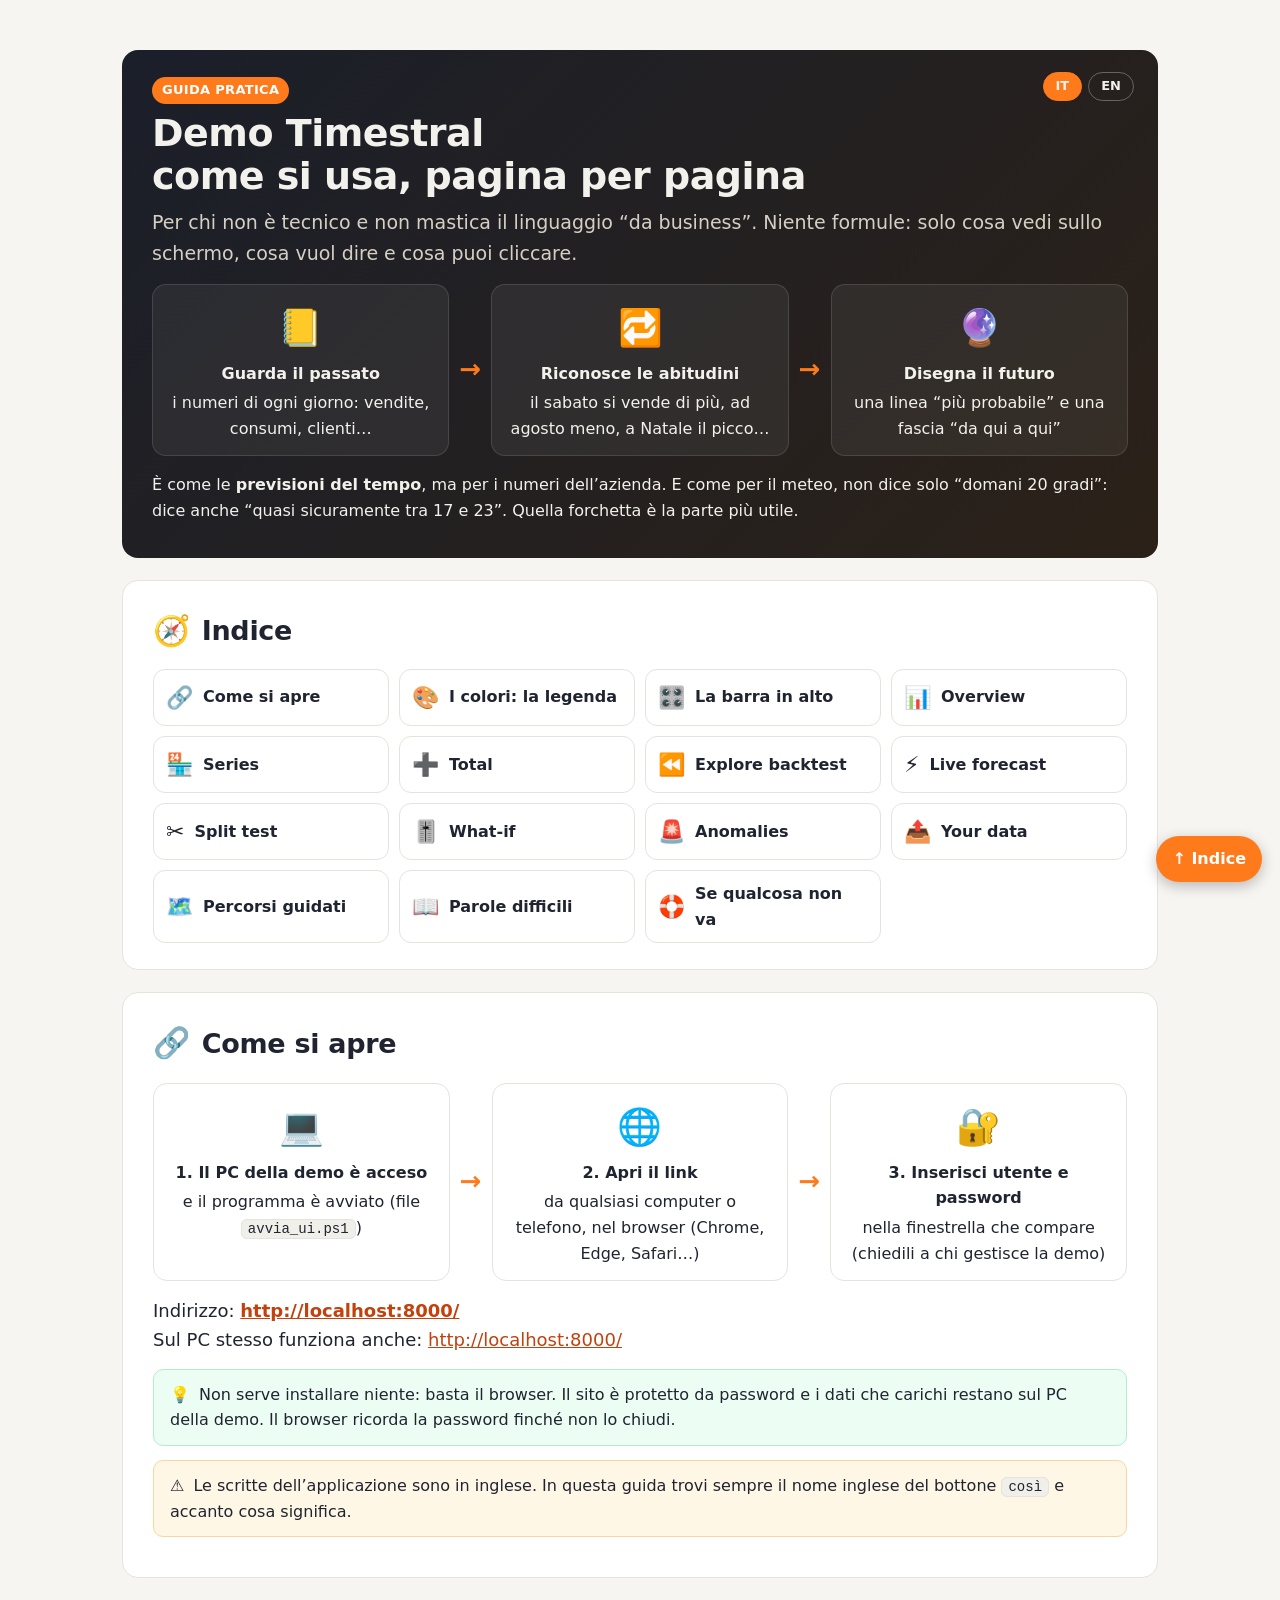
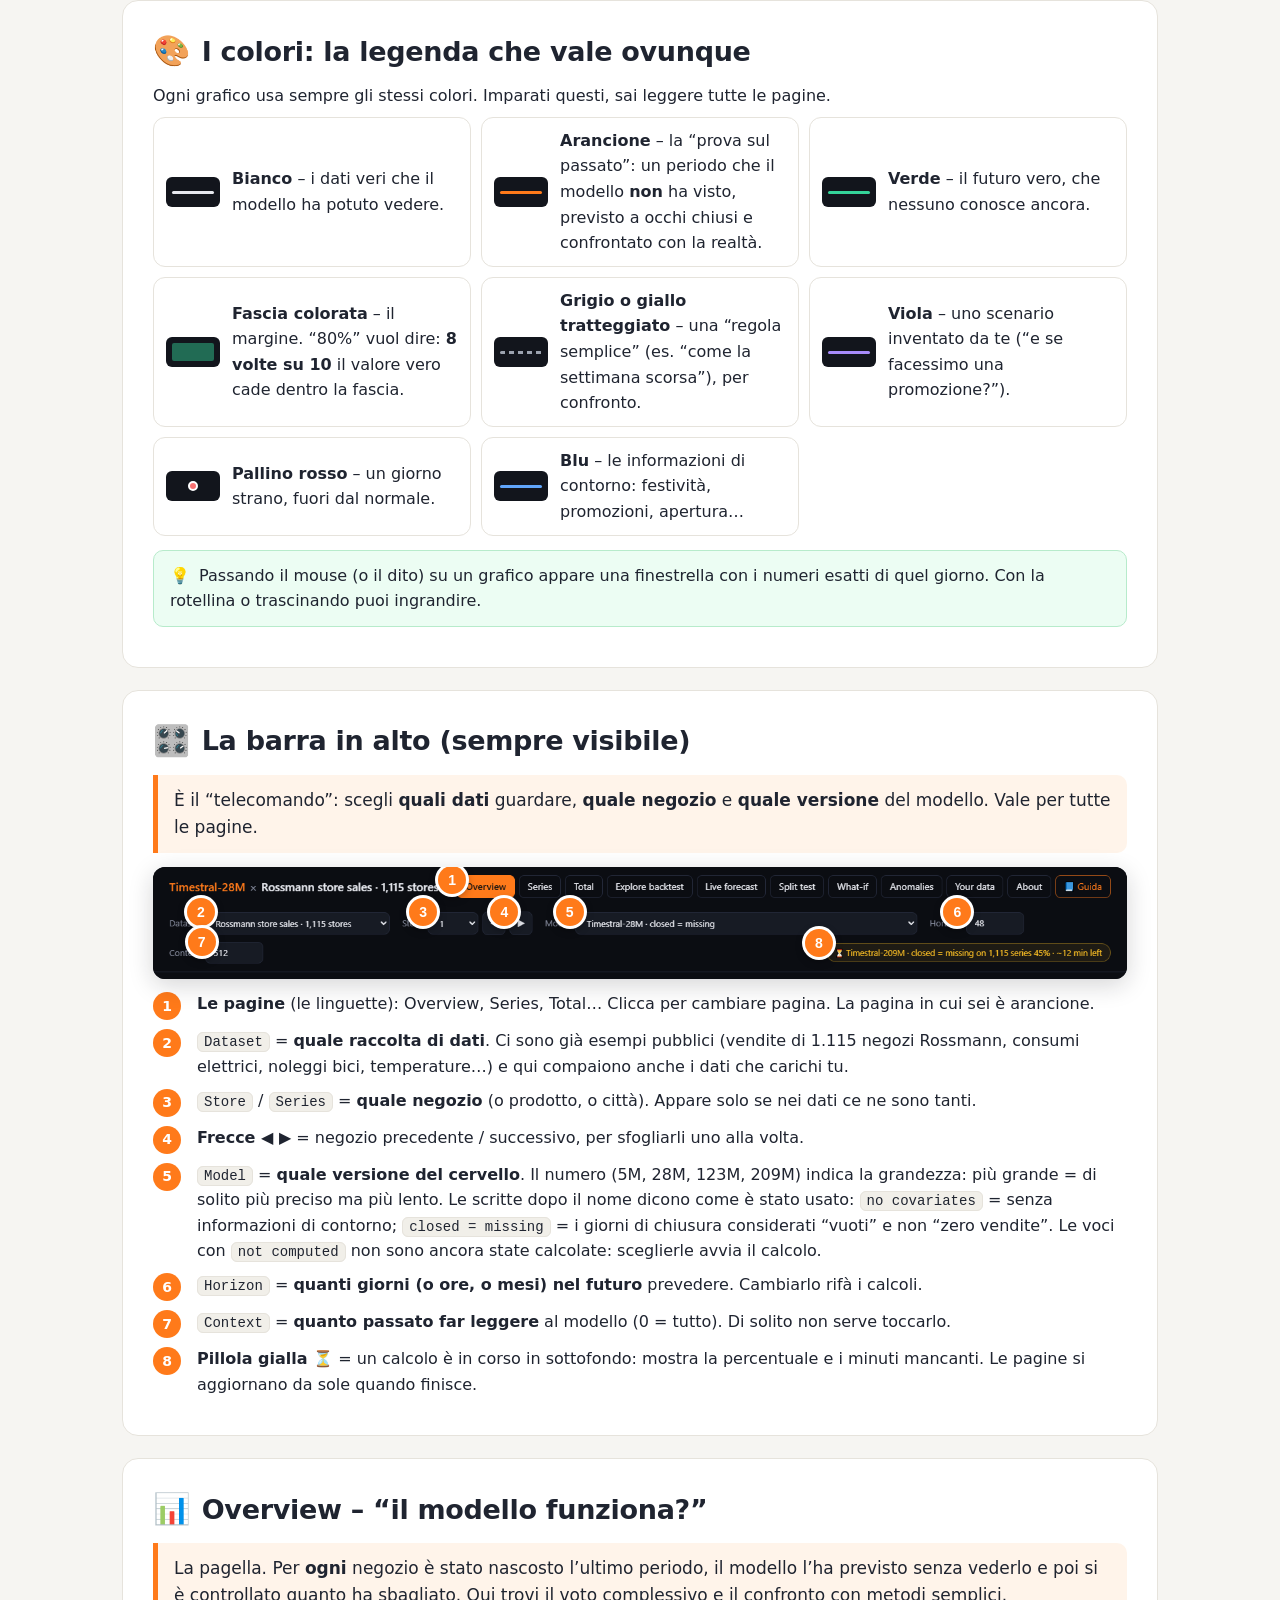
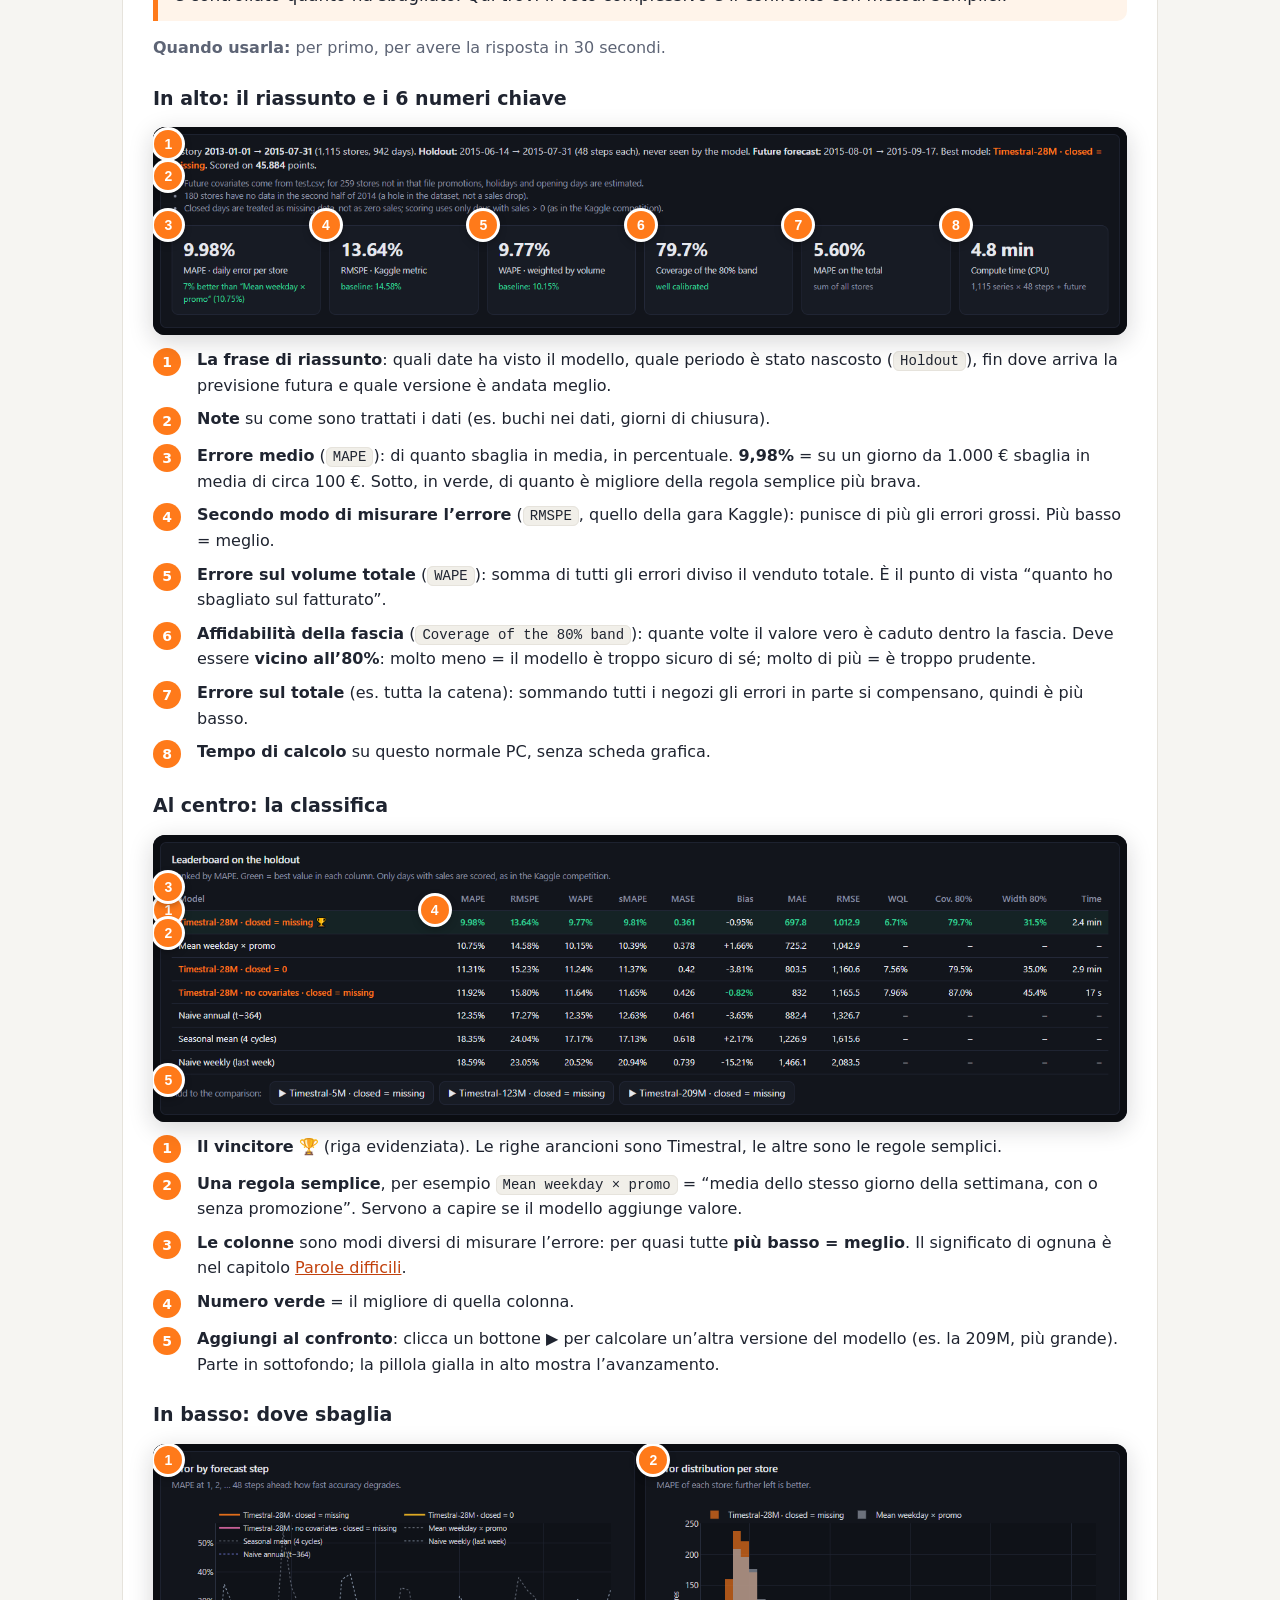
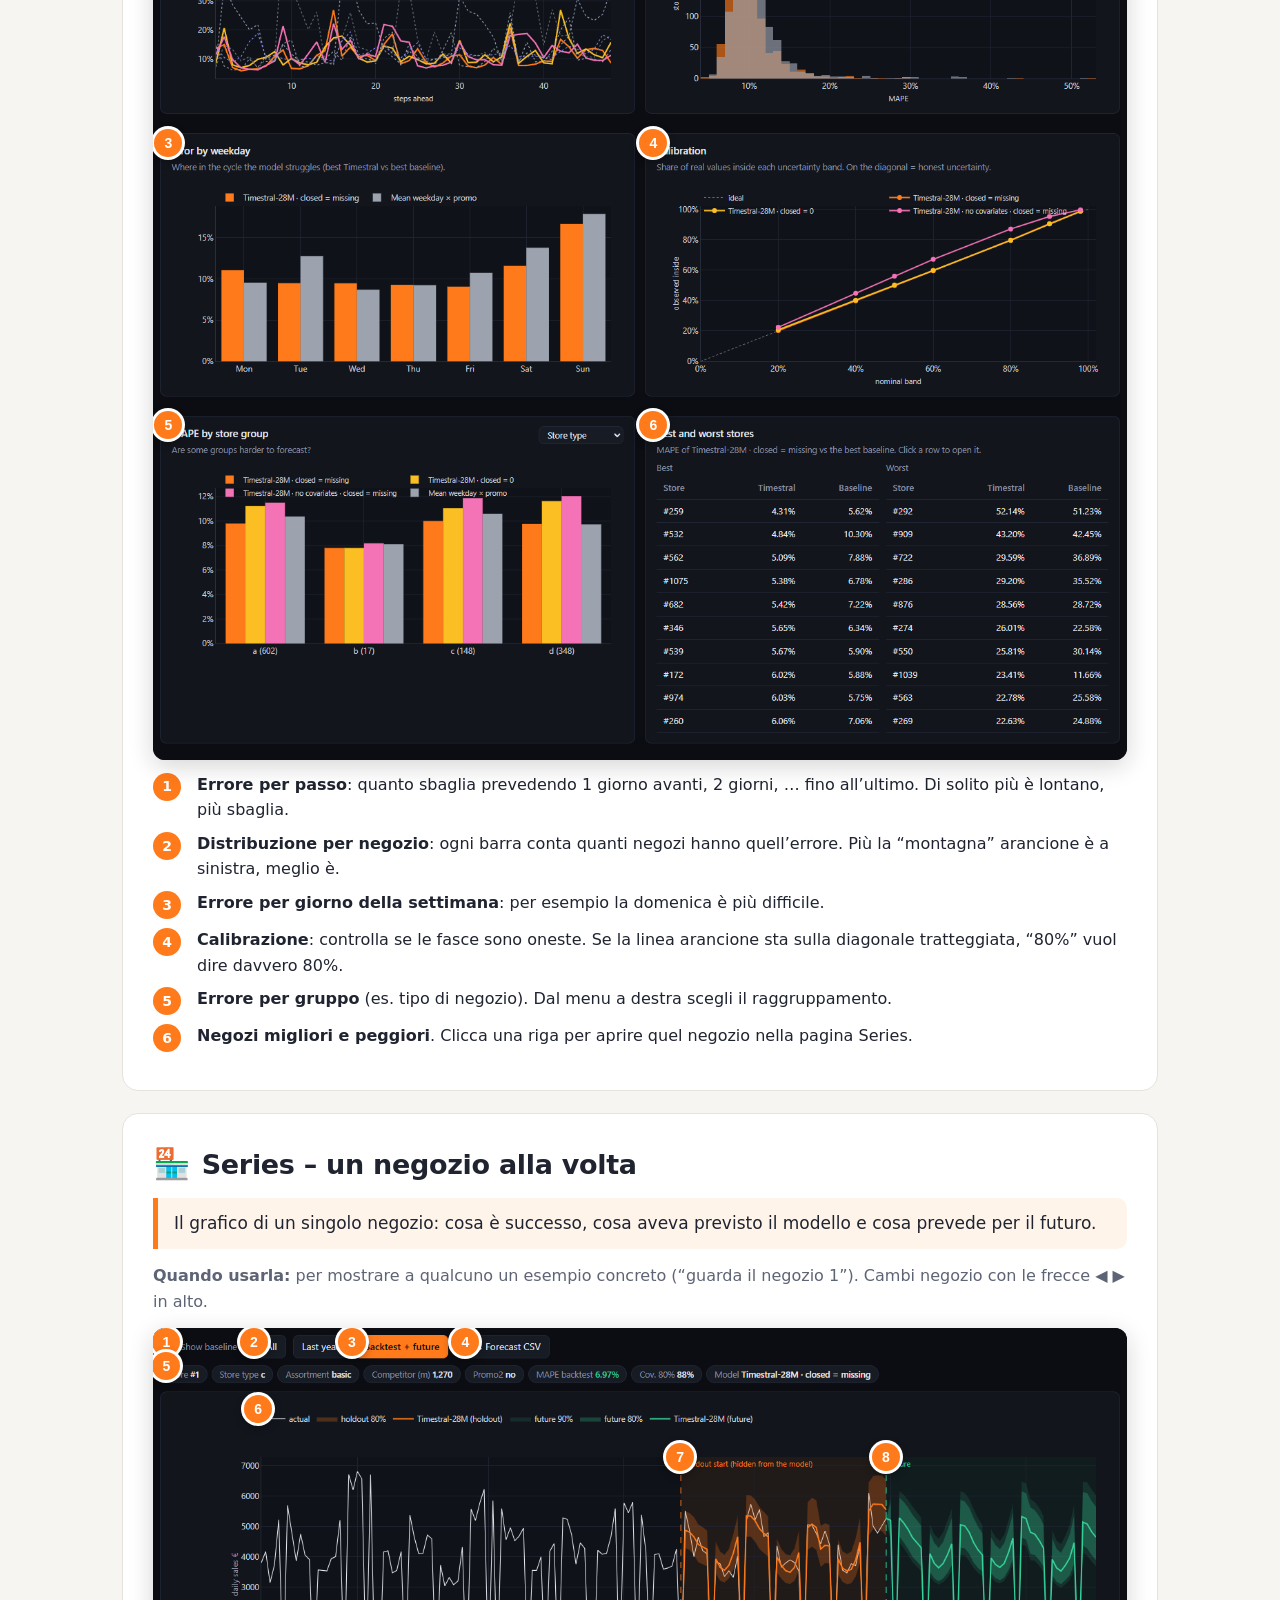
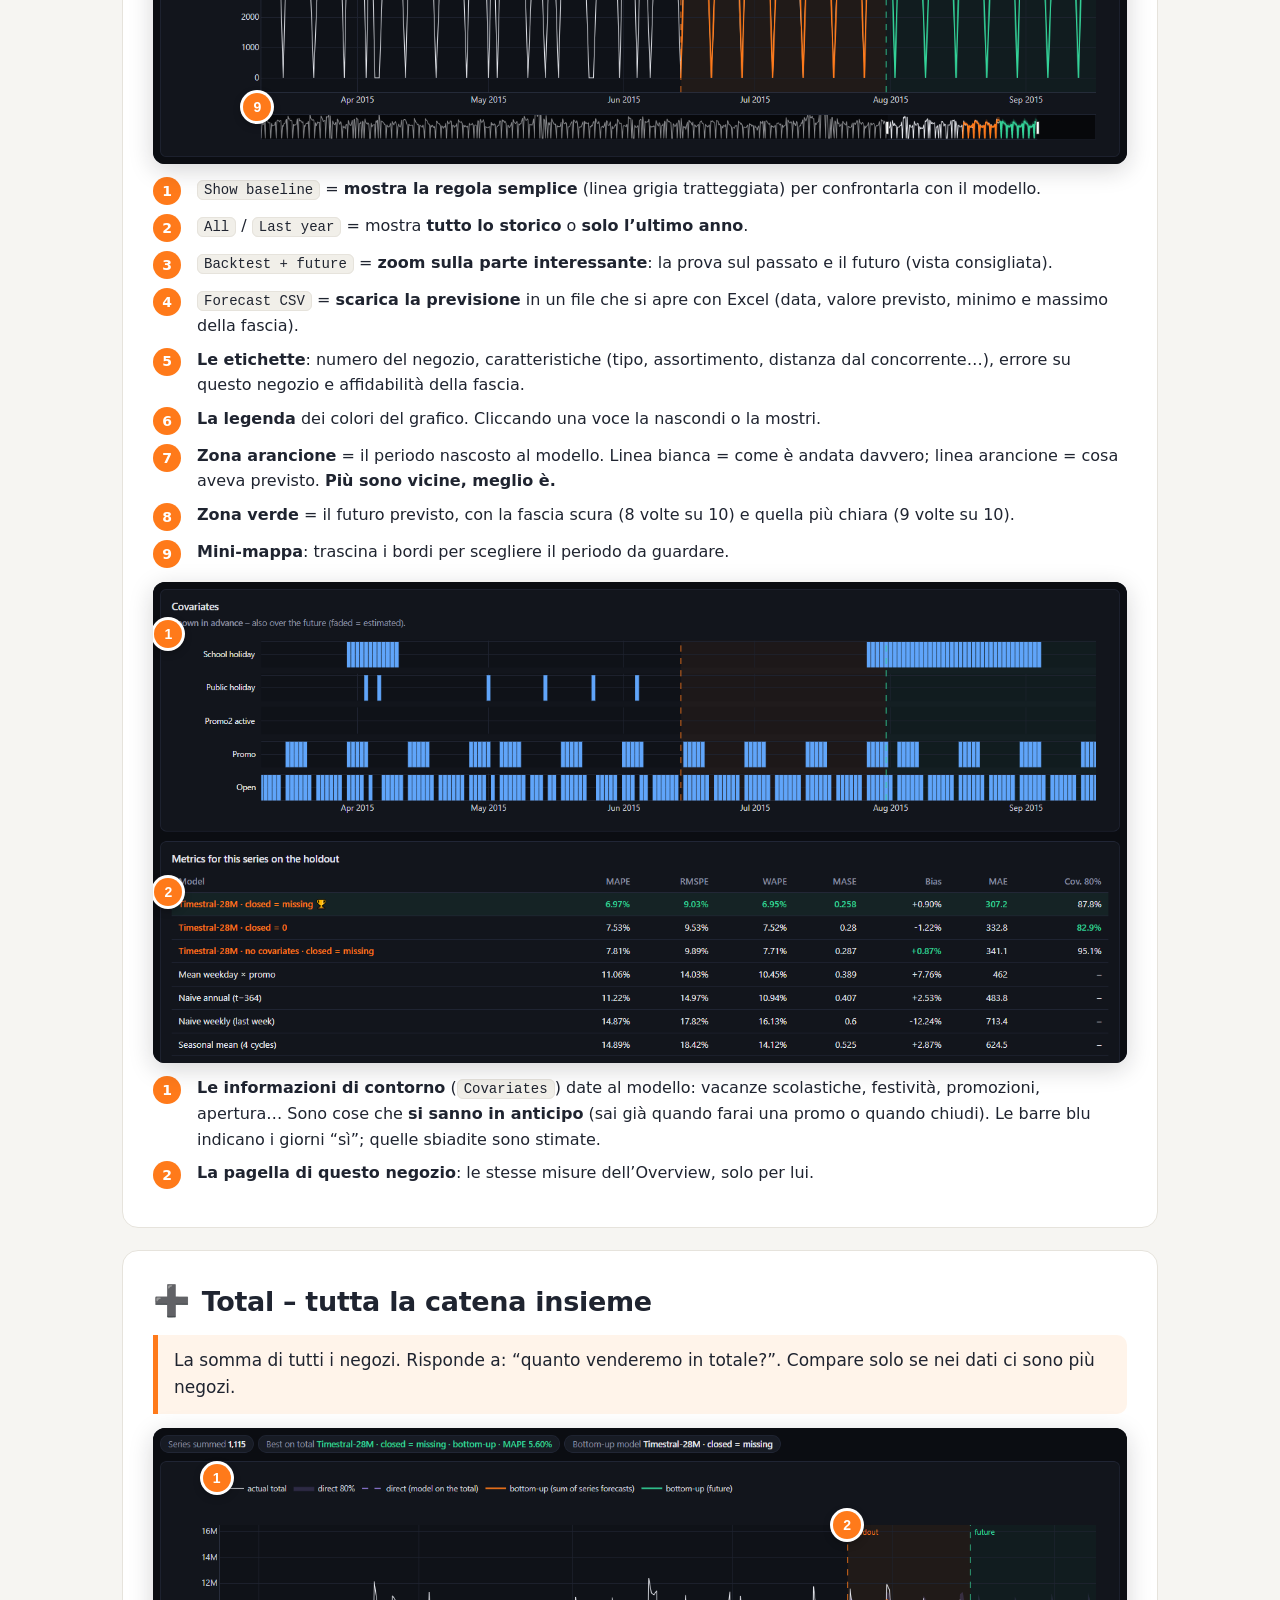
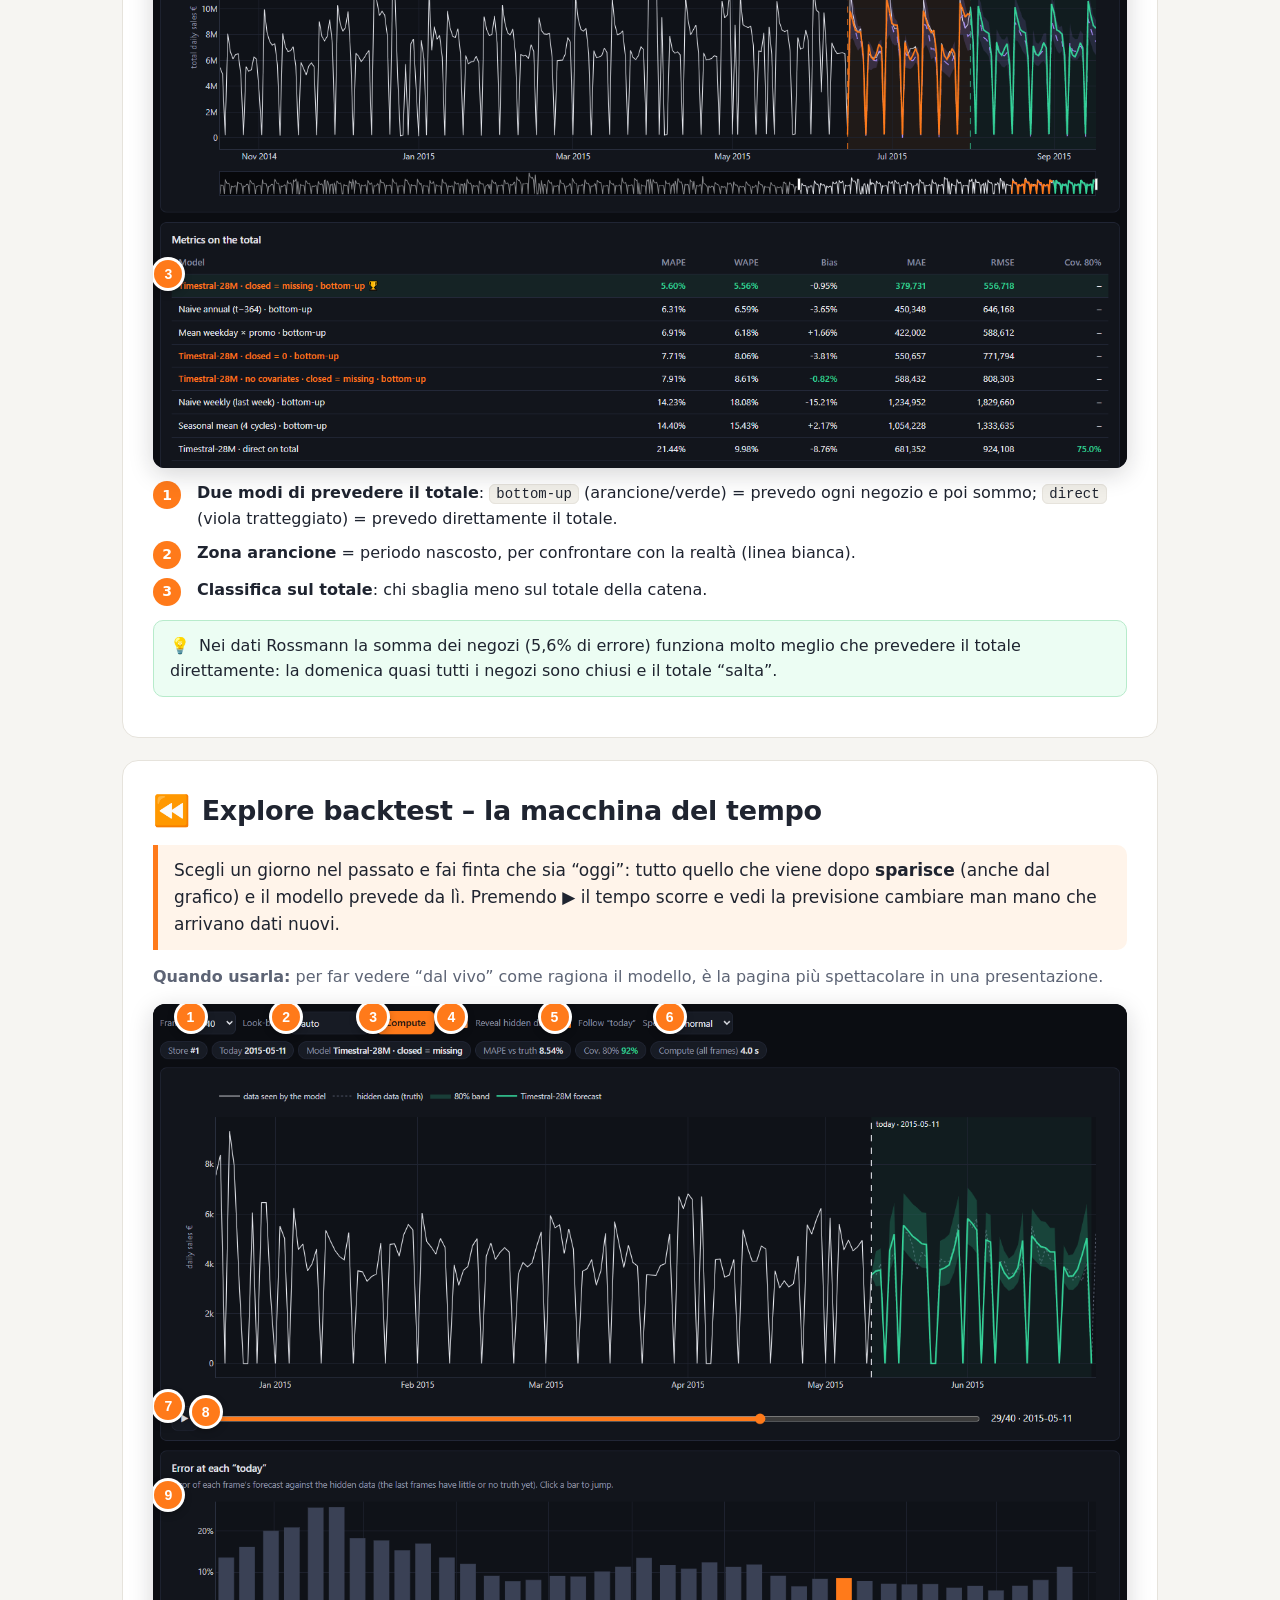
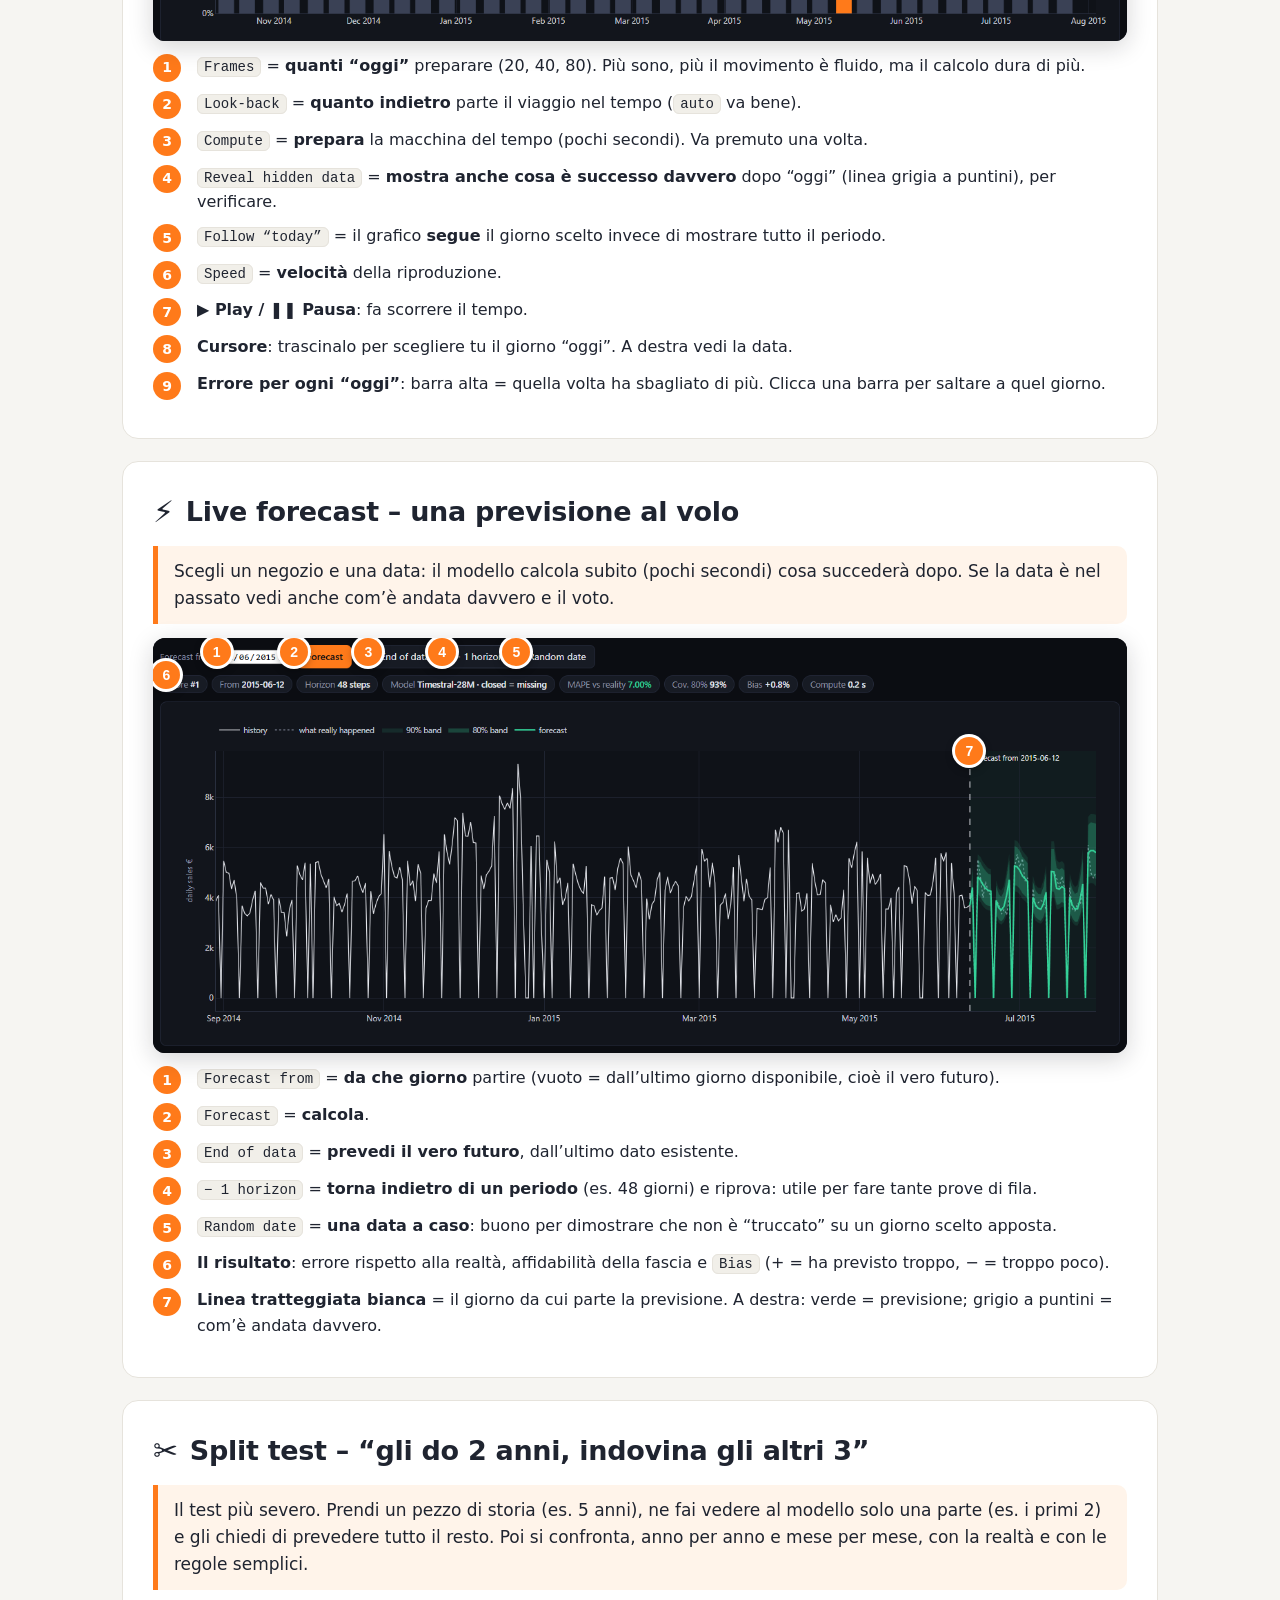
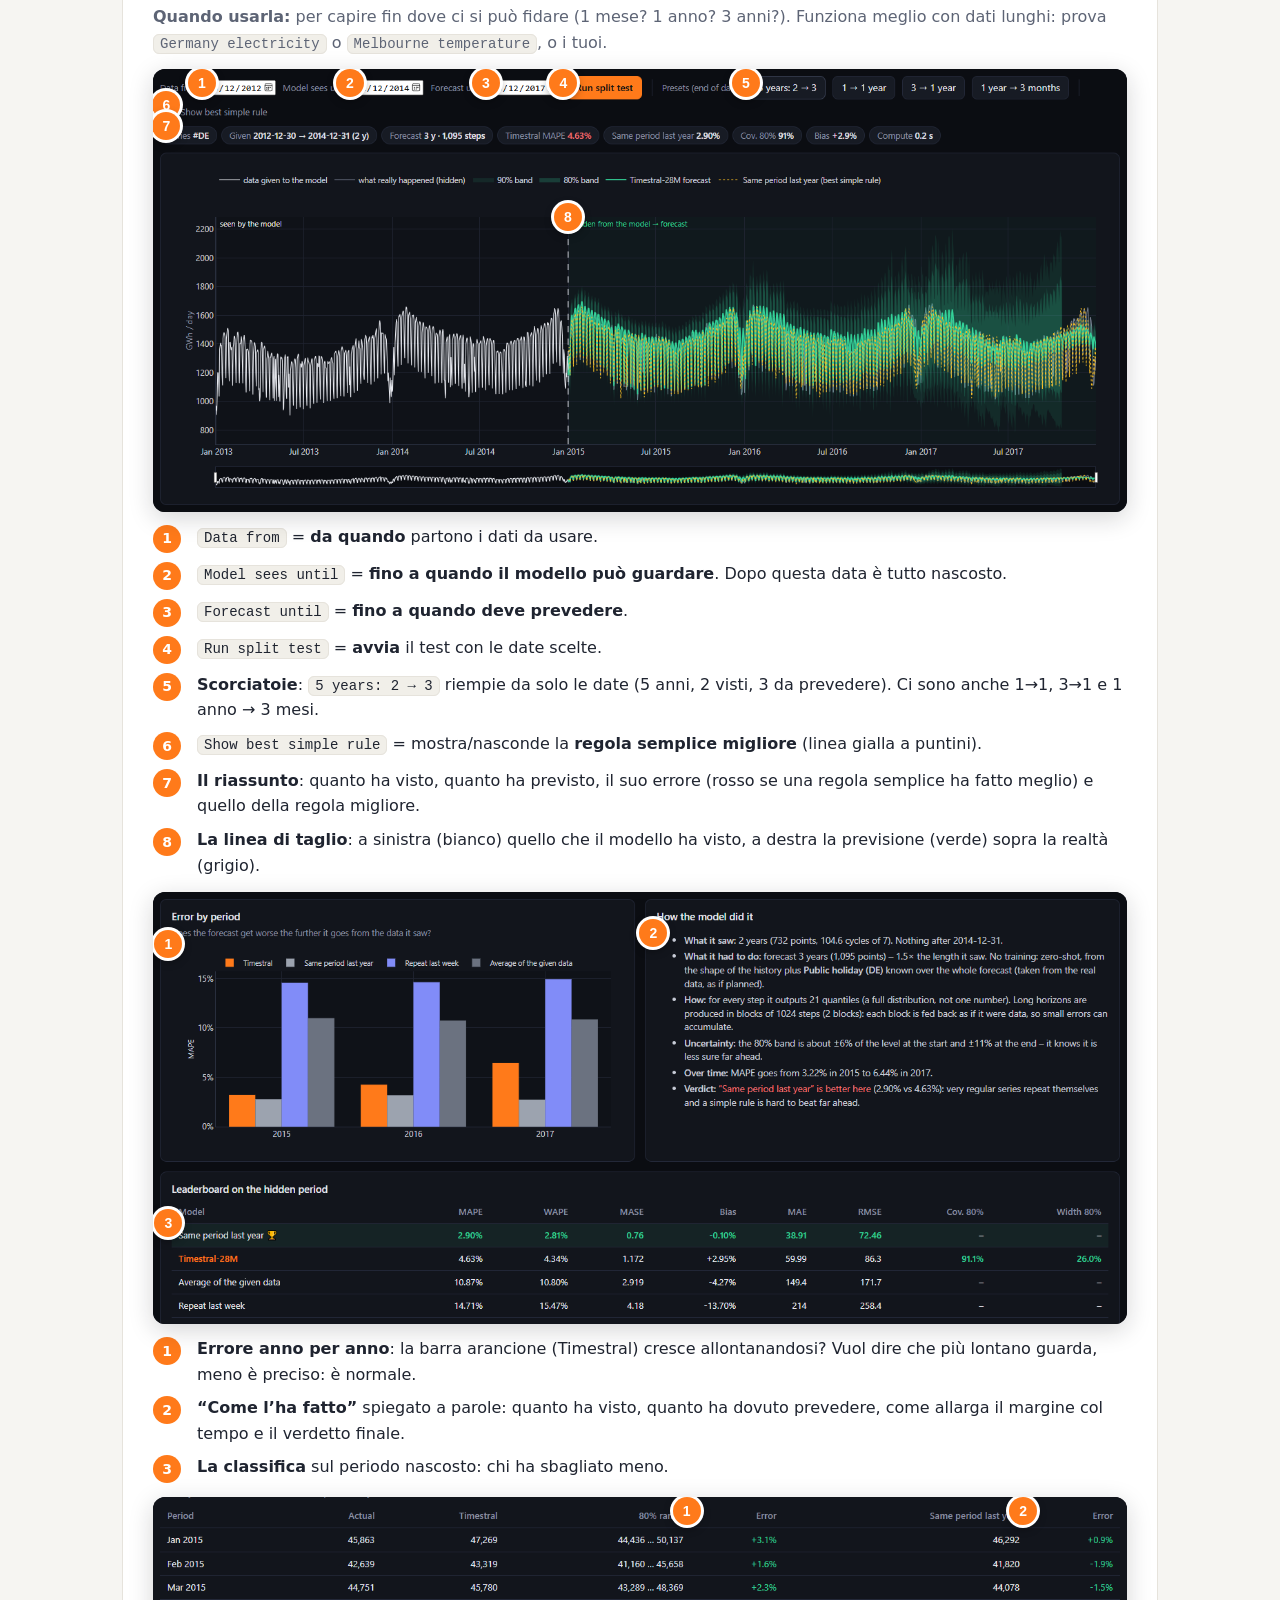
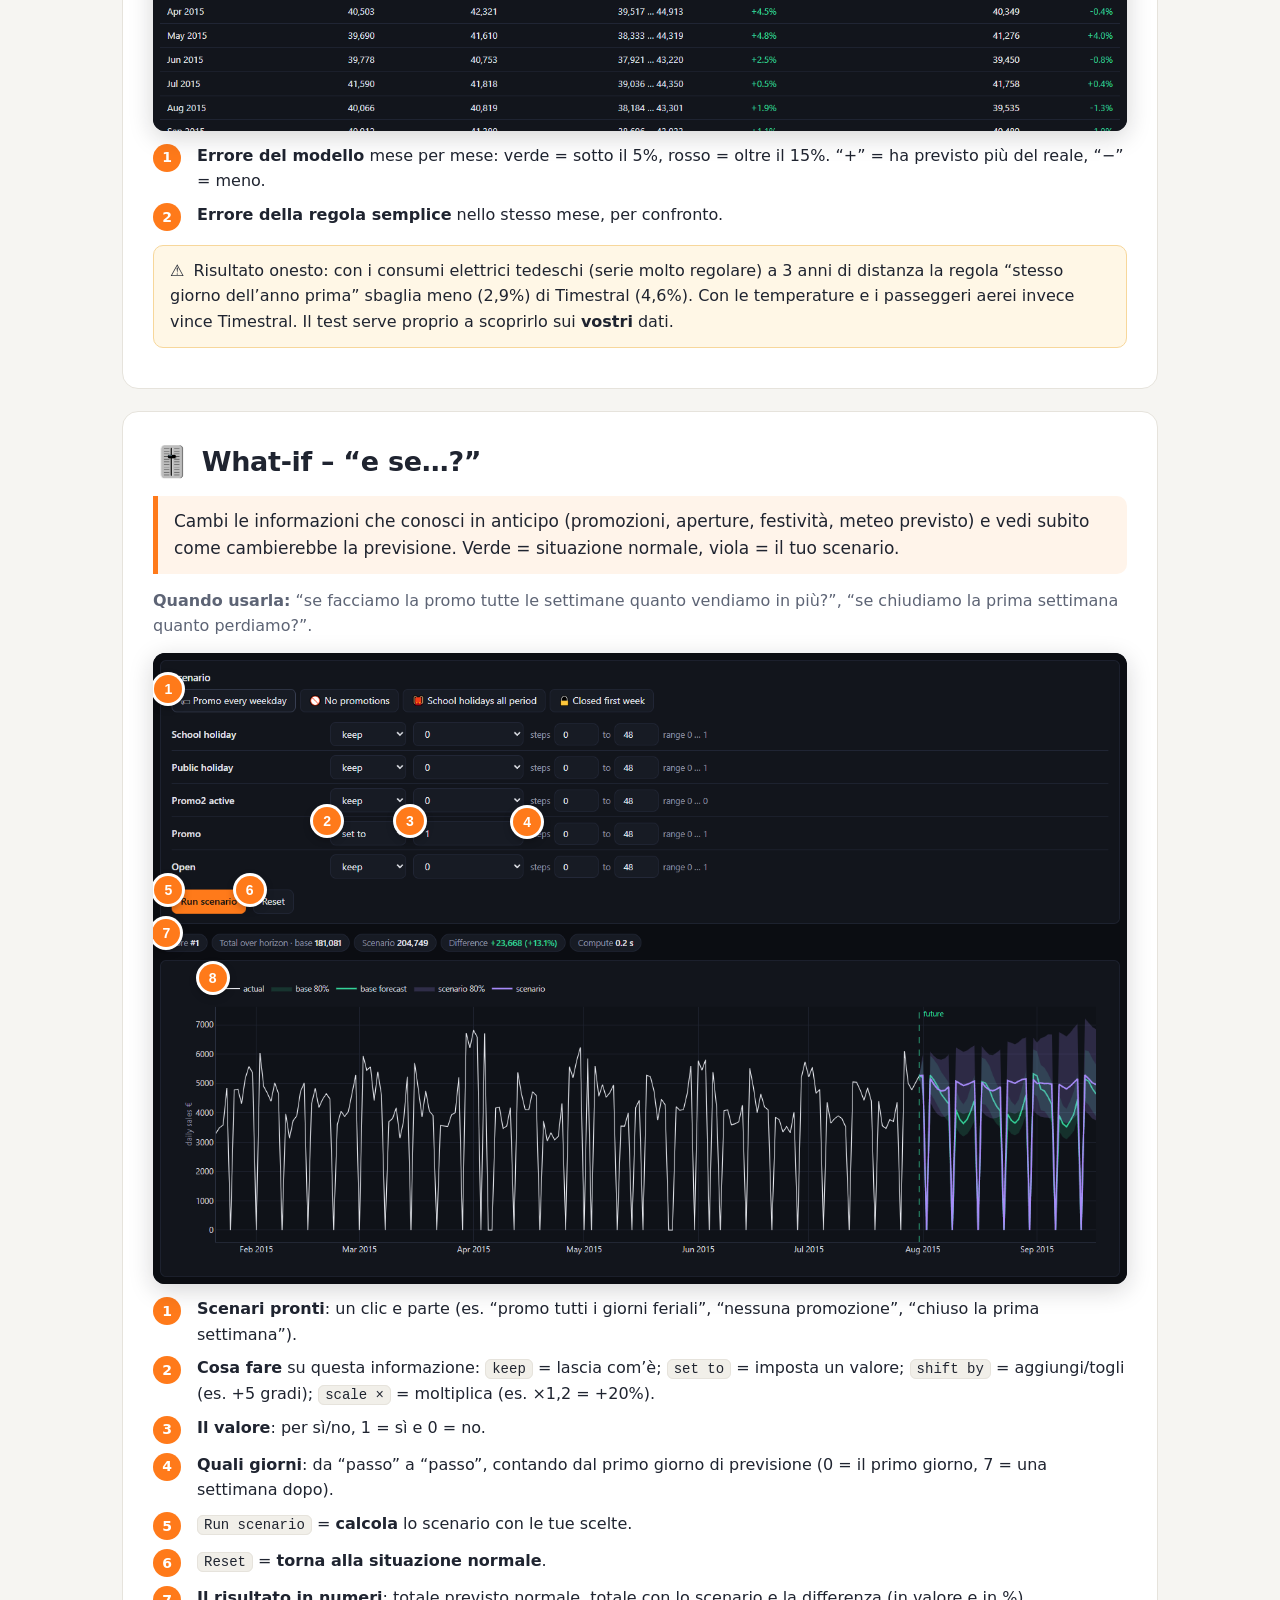
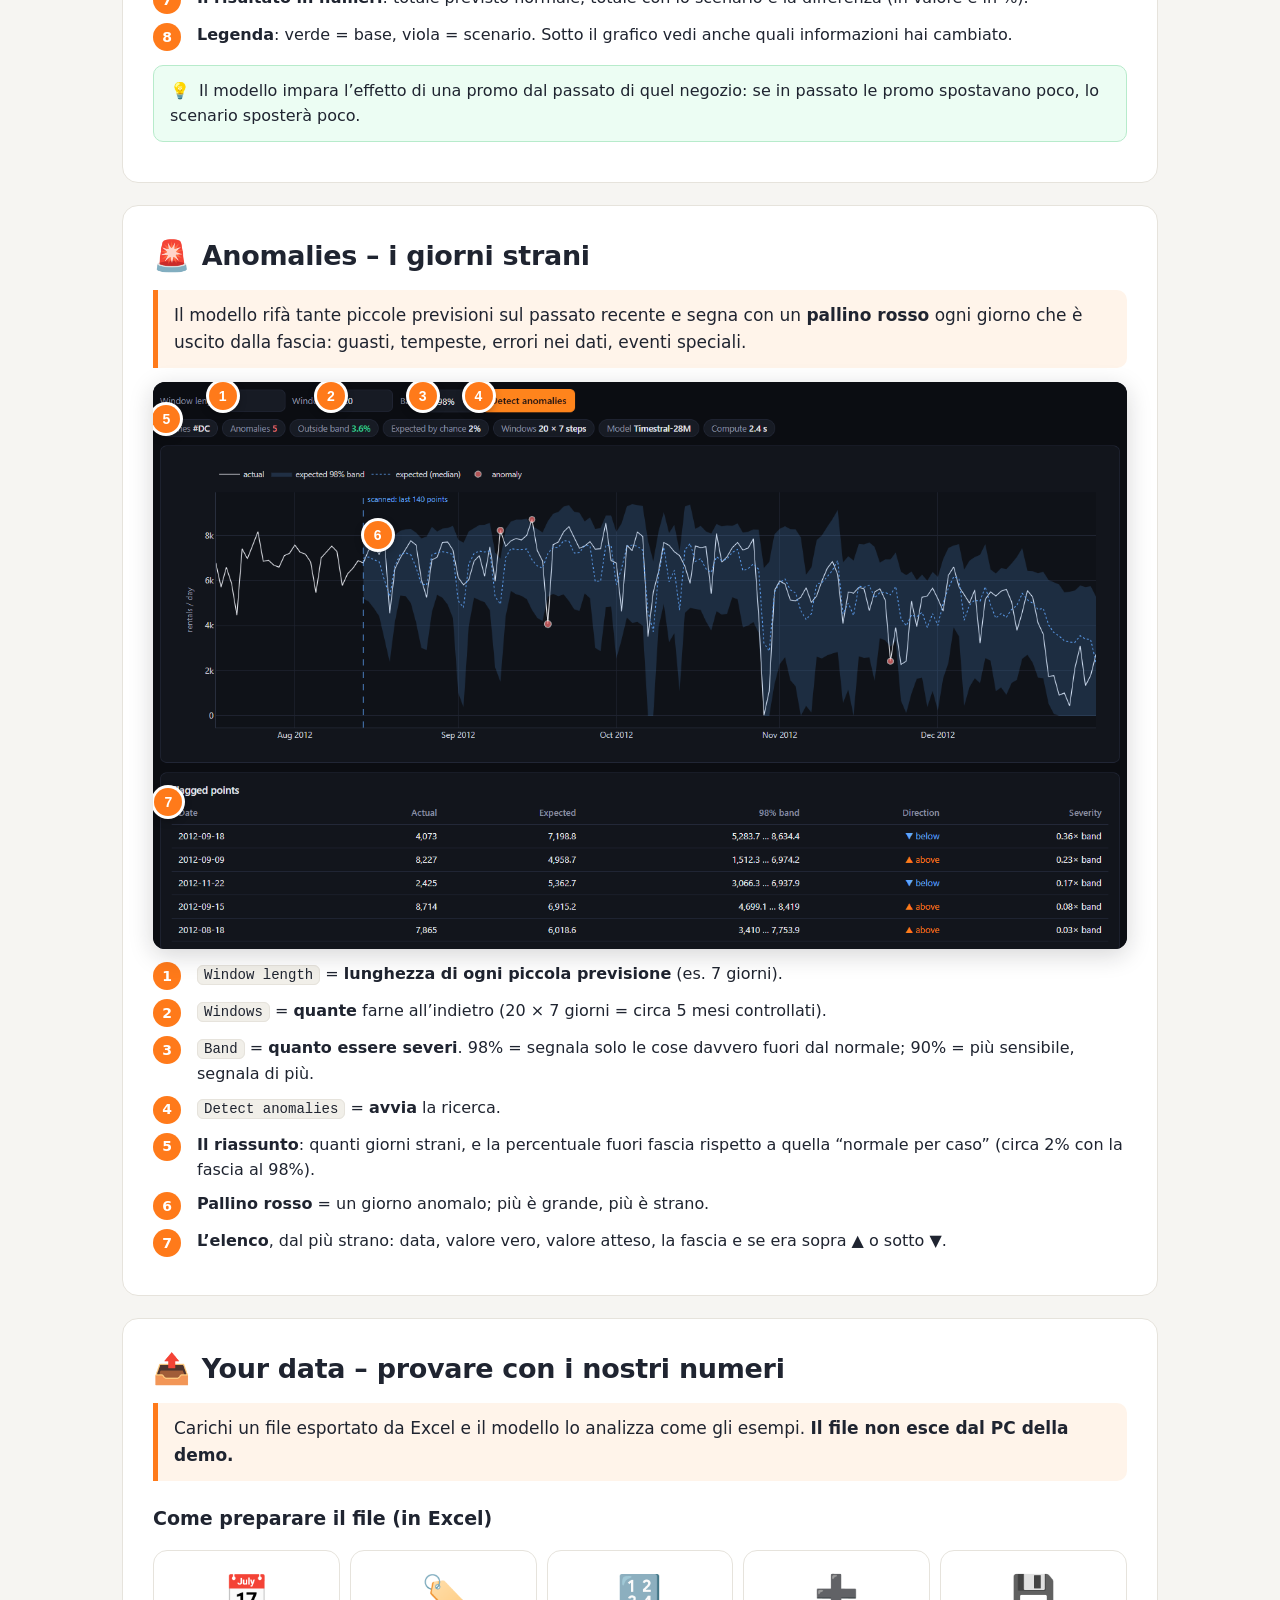
==== src/j_forecast_board/static/manual/index.html @ 3f9501d8 "refactor: move the app into the src/j_forecast_board package Smallest possible move: the legacy modu" ====
<!DOCTYPE html>
<html lang="it">
<head>
<meta charset="utf-8">
<meta name="viewport" content="width=device-width, initial-scale=1">
<title>Guida pratica · Demo Timestral</title>
<link rel="icon" href="data:image/svg+xml,%3Csvg xmlns='http://www.w3.org/2000/svg' viewBox='0 0 16 16'%3E%3Crect width='16' height='16' rx='3' fill='%23ff7a1a'/%3E%3Cpath d='M3 4h10M3 8h10M3 12h6' stroke='white' stroke-width='1.6'/%3E%3C/svg%3E">
<style>
  :root { --o: #ff7a1a; --g: #16a34a; --gl: #34d399; --ink: #1f2430; --mut: #5d6475; --bg: #f6f5f2; --card: #fff; --line: #e6e3dc; }
  * { box-sizing: border-box; }
  body { margin: 0; background: var(--bg); color: var(--ink); font: 16px/1.6 "Segoe UI", system-ui, -apple-system, sans-serif; }
  .wrap { max-width: 1080px; margin: 0 auto; padding: 28px 22px 80px; }
  a { color: #c2410c; }
  h1 { font-size: 38px; line-height: 1.15; margin: 8px 0 6px; letter-spacing: -.5px; }
  h2 { font-size: 27px; margin: 0 0 6px; letter-spacing: -.3px; display: flex; align-items: center; gap: 12px; }
  h2 .ico { font-size: 30px; }
  h3 { font-size: 19px; margin: 22px 0 8px; }
  p { margin: 8px 0; }
  .lead { font-size: 19px; color: var(--mut); }
  section { background: var(--card); border: 1px solid var(--line); border-radius: 16px; padding: 26px 30px; margin: 22px 0; }
  .hero { background: linear-gradient(135deg, #1b1f2a, #2b2118); color: #f3f1ec; border: 0; position: relative; }
  .lang { position: absolute; top: 22px; right: 24px; display: flex; gap: 6px; }
  .lang a { color: #f3f1ec; text-decoration: none; border: 1px solid rgba(255,255,255,.3); border-radius: 99px; padding: 3px 12px; font-weight: 700; font-size: 13px; }
  .lang a.on { background: var(--o); border-color: var(--o); }
  @media (max-width: 700px) { .lang { position: static; margin-bottom: 10px; } }
  @media print { .lang { display: none; } }
  .hero .lead { color: #d6d0c4; }
  .tag { display: inline-block; background: var(--o); color: #fff; font-weight: 700; font-size: 13px; padding: 3px 10px; border-radius: 99px; letter-spacing: .3px; }
  .purpose { background: #fff4ea; border-left: 5px solid var(--o); padding: 12px 16px; border-radius: 0 10px 10px 0; margin: 10px 0 14px; font-size: 17px; }
  .when { color: var(--mut); margin: 0 0 6px; }
  .tip, .warn { padding: 12px 16px; border-radius: 10px; margin: 14px 0; }
  .tip { background: #ecfdf3; border: 1px solid #b7ebcb; }
  .warn { background: #fff7e6; border: 1px solid #f7d79b; }
  .tip b:first-child, .warn b:first-child { margin-right: 4px; }
  /* indice */
  .toc { display: grid; grid-template-columns: repeat(auto-fill, minmax(230px, 1fr)); gap: 10px; margin-top: 14px; }
  .toc a { display: flex; gap: 10px; align-items: center; background: #fff; border: 1px solid var(--line); border-radius: 12px; padding: 10px 12px; color: var(--ink); text-decoration: none; font-weight: 600; }
  .toc a:hover { border-color: var(--o); }
  .toc a span { font-size: 22px; }
  /* analogia */
  .flow { display: flex; flex-wrap: wrap; align-items: stretch; gap: 10px; margin: 16px 0; }
  .flow .st { flex: 1 1 170px; background: #fff; border: 1px solid var(--line); border-radius: 14px; padding: 14px; text-align: center; }
  .flow .st .big { font-size: 36px; }
  .flow .st b { display: block; margin: 4px 0; }
  .flow .ar { align-self: center; font-size: 26px; color: var(--o); font-weight: 700; }
  .hero .flow .st { background: rgba(255,255,255,.06); border-color: rgba(255,255,255,.12); color: #f3f1ec; }
  /* colori */
  .colors { display: grid; grid-template-columns: repeat(auto-fill, minmax(300px, 1fr)); gap: 10px; }
  .col { display: flex; gap: 12px; align-items: center; border: 1px solid var(--line); border-radius: 12px; padding: 10px 12px; background: #fff; }
  .sw { flex: 0 0 54px; height: 30px; border-radius: 6px; background: #12151c; position: relative; overflow: hidden; }
  .sw i { position: absolute; left: 6px; right: 6px; top: 14px; height: 3px; border-radius: 2px; }
  .sw.band i { top: 6px; height: 18px; opacity: .45; }
  .sw.dash i { background: repeating-linear-gradient(90deg, #9ca3af 0 5px, transparent 5px 9px) !important; }
  .sw.dot i { width: 10px; height: 10px; left: 22px; top: 10px; border-radius: 50%; border: 2px solid #fff; }
  /* screenshot con numeri */
  figure.shot { position: relative; margin: 14px 0 6px; border-radius: 12px; overflow: hidden; box-shadow: 0 6px 24px rgba(20,20,30,.18); background: #0b0d12; }
  figure.shot img { display: block; width: 100%; height: auto; }
  .mk { position: absolute; width: 28px; height: 28px; margin: -2px 0 0 -2px; border-radius: 50%; background: var(--o); color: #fff; font: 700 14px/28px "Segoe UI", sans-serif;
    text-align: center; box-shadow: 0 0 0 3px #fff, 0 3px 10px rgba(0,0,0,.45); z-index: 2; }
  figcaption { font-size: 13.5px; color: var(--mut); margin: 6px 2px 0; }
  ol.legend { list-style: none; padding: 0; margin: 12px 0; display: grid; gap: 8px; }
  ol.legend li { display: grid; grid-template-columns: 34px 1fr; gap: 10px; align-items: start; }
  ol.legend li::before { content: attr(data-n); width: 28px; height: 28px; border-radius: 50%; background: var(--o); color: #fff; font-weight: 700; font-size: 14px;
    display: flex; align-items: center; justify-content: center; margin-top: 1px; }
  .en { font-family: Consolas, "Cascadia Mono", monospace; font-size: 14px; background: #f1efe9; border: 1px solid var(--line); border-radius: 6px; padding: 1px 6px; white-space: nowrap; }
  /* percorsi */
  .path { border: 2px solid var(--line); border-radius: 14px; padding: 14px 16px; margin: 14px 0; background: #fff; }
  .path h3 { margin: 0 0 10px; }
  .steps { display: flex; flex-wrap: wrap; gap: 8px; align-items: center; }
  .steps .s { background: #fff4ea; border: 1px solid #f9c79d; border-radius: 10px; padding: 8px 12px; font-size: 15px; max-width: 250px; }
  .steps .s b { color: #c2410c; margin-right: 4px; }
  .steps .a { color: var(--o); font-weight: 700; font-size: 20px; }
  table.gl { border-collapse: collapse; width: 100%; }
  table.gl td { border-top: 1px solid var(--line); padding: 9px 8px; vertical-align: top; }
  table.gl td:first-child { white-space: nowrap; font-weight: 600; width: 210px; }
  .kpis { display: grid; grid-template-columns: repeat(3, 1fr); gap: 10px; margin: 10px 0; }
  .kpis div { background: #fff; border: 1px solid var(--line); border-radius: 12px; padding: 10px 12px; }
  .kpis b { font-size: 22px; display: block; }
  .top { position: fixed; right: 18px; bottom: 18px; background: var(--o); color: #fff; text-decoration: none; border-radius: 99px; padding: 10px 16px; font-weight: 700; box-shadow: 0 4px 14px rgba(0,0,0,.25); }
  @media (max-width: 700px) { .kpis { grid-template-columns: 1fr; } h1 { font-size: 30px; } section { padding: 20px 18px; } }
  @media print {
    body { background: #fff; font-size: 12.5pt; } .top, .noprint { display: none; } section { break-inside: avoid-page; border: 0; padding: 0; margin: 0 0 18px; }
    section.page { break-before: page; } figure.shot { box-shadow: none; break-inside: avoid; } .hero { background: #fff; color: var(--ink); } .hero .lead { color: var(--mut); }
    .hero .flow .st { background: #fff; border-color: var(--line); color: var(--ink); }
  }
</style>
</head>
<body>
<div class="wrap">

<!-- ================================================================ COPERTINA -->
<section class="hero">
  <div class="lang"><a href="index.html" class="on">IT</a><a href="en.html">EN</a></div>
  <span class="tag">GUIDA PRATICA</span>
  <h1>Demo Timestral<br>come si usa, pagina per pagina</h1>
  <p class="lead">Per chi non è tecnico e non mastica il linguaggio “da business”. Niente formule: solo cosa vedi sullo schermo, cosa vuol dire e cosa puoi cliccare.</p>
  <div class="flow">
    <div class="st"><div class="big">📒</div><b>Guarda il passato</b>i numeri di ogni giorno: vendite, consumi, clienti…</div>
    <div class="ar">→</div>
    <div class="st"><div class="big">🔁</div><b>Riconosce le abitudini</b>il sabato si vende di più, ad agosto meno, a Natale il picco…</div>
    <div class="ar">→</div>
    <div class="st"><div class="big">🔮</div><b>Disegna il futuro</b>una linea “più probabile” e una fascia “da qui a qui”</div>
  </div>
  <p>È come le <b>previsioni del tempo</b>, ma per i numeri dell’azienda. E come per il meteo, non dice solo “domani 20 gradi”: dice anche
    “quasi sicuramente tra 17 e 23”. Quella forchetta è la parte più utile.</p>
</section>

<section class="noprint">
  <h2><span class="ico">🧭</span> Indice</h2>
  <div class="toc">
    <a href="#apri"><span>🔗</span> Come si apre</a>
    <a href="#colori"><span>🎨</span> I colori: la legenda</a>
    <a href="#barra"><span>🎛️</span> La barra in alto</a>
    <a href="#overview"><span>📊</span> Overview</a>
    <a href="#series"><span>🏪</span> Series</a>
    <a href="#total"><span>➕</span> Total</a>
    <a href="#explore"><span>⏪</span> Explore backtest</a>
    <a href="#live"><span>⚡</span> Live forecast</a>
    <a href="#split"><span>✂️</span> Split test</a>
    <a href="#whatif"><span>🎚️</span> What-if</a>
    <a href="#anomalies"><span>🚨</span> Anomalies</a>
    <a href="#dati"><span>📤</span> Your data</a>
    <a href="#percorsi"><span>🗺️</span> Percorsi guidati</a>
    <a href="#parole"><span>📖</span> Parole difficili</a>
    <a href="#problemi"><span>🛟</span> Se qualcosa non va</a>
  </div>
</section>

<!-- ================================================================ APRIRE -->
<section id="apri">
  <h2><span class="ico">🔗</span> Come si apre</h2>
  <div class="flow">
    <div class="st"><div class="big">💻</div><b>1. Il PC della demo è acceso</b>e il programma è avviato (file <span class="en">avvia_ui.ps1</span>)</div>
    <div class="ar">→</div>
    <div class="st"><div class="big">🌐</div><b>2. Apri il link</b>da qualsiasi computer o telefono, nel browser (Chrome, Edge, Safari…)</div>
    <div class="ar">→</div>
    <div class="st"><div class="big">🔐</div><b>3. Inserisci utente e password</b>nella finestrella che compare (chiedili a chi gestisce la demo)</div>
  </div>
  <p style="font-size:18px">Indirizzo: <a href="http://localhost:8000/"><b>http://localhost:8000/</b></a><br>
    Sul PC stesso funziona anche: <a href="http://localhost:8000/">http://localhost:8000/</a></p>
  <div class="tip"><b>💡</b> Non serve installare niente: basta il browser. Il sito è protetto da password e i dati che carichi restano sul PC della demo.
    Il browser ricorda la password finché non lo chiudi.</div>
  <div class="warn"><b>⚠️</b> Le scritte dell’applicazione sono in inglese. In questa guida trovi sempre il nome inglese del bottone <span class="en">così</span> e accanto cosa significa.</div>
</section>

<!-- ================================================================ COLORI -->
<section id="colori">
  <h2><span class="ico">🎨</span> I colori: la legenda che vale ovunque</h2>
  <p>Ogni grafico usa sempre gli stessi colori. Imparati questi, sai leggere tutte le pagine.</p>
  <div class="colors">
    <div class="col"><div class="sw"><i style="background:#e6e8ee"></i></div><div><b>Bianco</b> – i dati veri che il modello ha potuto vedere.</div></div>
    <div class="col"><div class="sw"><i style="background:#ff7a1a"></i></div><div><b>Arancione</b> – la “prova sul passato”: un periodo che il modello <b>non</b> ha visto, previsto a occhi chiusi e confrontato con la realtà.</div></div>
    <div class="col"><div class="sw"><i style="background:#34d399"></i></div><div><b>Verde</b> – il futuro vero, che nessuno conosce ancora.</div></div>
    <div class="col"><div class="sw band"><i style="background:#34d399"></i></div><div><b>Fascia colorata</b> – il margine. “80%” vuol dire: <b>8 volte su 10</b> il valore vero cade dentro la fascia.</div></div>
    <div class="col"><div class="sw dash"><i></i></div><div><b>Grigio o giallo tratteggiato</b> – una “regola semplice” (es. “come la settimana scorsa”), per confronto.</div></div>
    <div class="col"><div class="sw"><i style="background:#a78bfa"></i></div><div><b>Viola</b> – uno scenario inventato da te (“e se facessimo una promozione?”).</div></div>
    <div class="col"><div class="sw dot"><i style="background:#f87171"></i></div><div><b>Pallino rosso</b> – un giorno strano, fuori dal normale.</div></div>
    <div class="col"><div class="sw"><i style="background:#60a5fa"></i></div><div><b>Blu</b> – le informazioni di contorno: festività, promozioni, apertura…</div></div>
  </div>
  <div class="tip"><b>💡</b> Passando il mouse (o il dito) su un grafico appare una finestrella con i numeri esatti di quel giorno. Con la rotellina o trascinando puoi ingrandire.</div>
</section>

<!-- ================================================================ BARRA -->
<section id="barra" class="page">
  <h2><span class="ico">🎛️</span> La barra in alto (sempre visibile)</h2>
  <div class="purpose">È il “telecomando”: scegli <b>quali dati</b> guardare, <b>quale negozio</b> e <b>quale versione</b> del modello. Vale per tutte le pagine.</div>
  <figure class="shot" data-shot="barra"><img src="img/barra.png" alt="Barra in alto"></figure>
  <ol class="legend">
    <li data-n="1"><div><b>Le pagine</b> (le linguette): Overview, Series, Total… Clicca per cambiare pagina. La pagina in cui sei è arancione.</div></li>
    <li data-n="2"><div><span class="en">Dataset</span> = <b>quale raccolta di dati</b>. Ci sono già esempi pubblici (vendite di 1.115 negozi Rossmann, consumi elettrici, noleggi bici, temperature…) e qui compaiono anche i dati che carichi tu.</div></li>
    <li data-n="3"><div><span class="en">Store</span> / <span class="en">Series</span> = <b>quale negozio</b> (o prodotto, o città). Appare solo se nei dati ce ne sono tanti.</div></li>
    <li data-n="4"><div><b>Frecce ◀ ▶</b> = negozio precedente / successivo, per sfogliarli uno alla volta.</div></li>
    <li data-n="5"><div><span class="en">Model</span> = <b>quale versione del cervello</b>. Il numero (5M, 28M, 123M, 209M) indica la grandezza: più grande = di solito più preciso ma più lento.
      Le scritte dopo il nome dicono come è stato usato: <span class="en">no covariates</span> = senza informazioni di contorno; <span class="en">closed = missing</span> = i giorni di chiusura
      considerati “vuoti” e non “zero vendite”. Le voci con <span class="en">not computed</span> non sono ancora state calcolate: sceglierle avvia il calcolo.</div></li>
    <li data-n="6"><div><span class="en">Horizon</span> = <b>quanti giorni (o ore, o mesi) nel futuro</b> prevedere. Cambiarlo rifà i calcoli.</div></li>
    <li data-n="7"><div><span class="en">Context</span> = <b>quanto passato far leggere</b> al modello (0 = tutto). Di solito non serve toccarlo.</div></li>
    <li data-n="8"><div><b>Pillola gialla ⏳</b> = un calcolo è in corso in sottofondo: mostra la percentuale e i minuti mancanti. Le pagine si aggiornano da sole quando finisce.</div></li>
  </ol>
</section>

<!-- ================================================================ OVERVIEW -->
<section id="overview" class="page">
  <h2><span class="ico">📊</span> Overview – “il modello funziona?”</h2>
  <div class="purpose">La pagella. Per <b>ogni</b> negozio è stato nascosto l’ultimo periodo, il modello l’ha previsto senza vederlo e poi si è controllato quanto ha sbagliato. Qui trovi il voto complessivo e il confronto con metodi semplici.</div>
  <p class="when"><b>Quando usarla:</b> per primo, per avere la risposta in 30 secondi.</p>
  <h3>In alto: il riassunto e i 6 numeri chiave</h3>
  <figure class="shot" data-shot="overview_kpi"><img src="img/overview_kpi.png" alt="Riassunto e numeri chiave"></figure>
  <ol class="legend">
    <li data-n="1"><div><b>La frase di riassunto</b>: quali date ha visto il modello, quale periodo è stato nascosto (<span class="en">Holdout</span>), fin dove arriva la previsione futura e quale versione è andata meglio.</div></li>
    <li data-n="2"><div><b>Note</b> su come sono trattati i dati (es. buchi nei dati, giorni di chiusura).</div></li>
    <li data-n="3"><div><b>Errore medio</b> (<span class="en">MAPE</span>): di quanto sbaglia in media, in percentuale. <b>9,98%</b> = su un giorno da 1.000 € sbaglia in media di circa 100 €.
      Sotto, in verde, di quanto è migliore della regola semplice più brava.</div></li>
    <li data-n="4"><div><b>Secondo modo di misurare l’errore</b> (<span class="en">RMSPE</span>, quello della gara Kaggle): punisce di più gli errori grossi. Più basso = meglio.</div></li>
    <li data-n="5"><div><b>Errore sul volume totale</b> (<span class="en">WAPE</span>): somma di tutti gli errori diviso il venduto totale. È il punto di vista “quanto ho sbagliato sul fatturato”.</div></li>
    <li data-n="6"><div><b>Affidabilità della fascia</b> (<span class="en">Coverage of the 80% band</span>): quante volte il valore vero è caduto dentro la fascia. Deve essere <b>vicino all’80%</b>:
      molto meno = il modello è troppo sicuro di sé; molto di più = è troppo prudente.</div></li>
    <li data-n="7"><div><b>Errore sul totale</b> (es. tutta la catena): sommando tutti i negozi gli errori in parte si compensano, quindi è più basso.</div></li>
    <li data-n="8"><div><b>Tempo di calcolo</b> su questo normale PC, senza scheda grafica.</div></li>
  </ol>
  <h3>Al centro: la classifica</h3>
  <figure class="shot" data-shot="overview_classifica"><img src="img/overview_classifica.png" alt="Classifica"></figure>
  <ol class="legend">
    <li data-n="1"><div><b>Il vincitore</b> 🏆 (riga evidenziata). Le righe arancioni sono Timestral, le altre sono le regole semplici.</div></li>
    <li data-n="2"><div><b>Una regola semplice</b>, per esempio <span class="en">Mean weekday × promo</span> = “media dello stesso giorno della settimana, con o senza promozione”. Servono a capire se il modello aggiunge valore.</div></li>
    <li data-n="3"><div><b>Le colonne</b> sono modi diversi di misurare l’errore: per quasi tutte <b>più basso = meglio</b>. Il significato di ognuna è nel capitolo <a href="#parole">Parole difficili</a>.</div></li>
    <li data-n="4"><div><b>Numero verde</b> = il migliore di quella colonna.</div></li>
    <li data-n="5"><div><b>Aggiungi al confronto</b>: clicca un bottone ▶ per calcolare un’altra versione del modello (es. la 209M, più grande). Parte in sottofondo; la pillola gialla in alto mostra l’avanzamento.</div></li>
  </ol>
  <h3>In basso: dove sbaglia</h3>
  <figure class="shot" data-shot="overview_grafici"><img src="img/overview_grafici.png" alt="Grafici di analisi"></figure>
  <ol class="legend">
    <li data-n="1"><div><b>Errore per passo</b>: quanto sbaglia prevedendo 1 giorno avanti, 2 giorni, … fino all’ultimo. Di solito più è lontano, più sbaglia.</div></li>
    <li data-n="2"><div><b>Distribuzione per negozio</b>: ogni barra conta quanti negozi hanno quell’errore. Più la “montagna” arancione è a sinistra, meglio è.</div></li>
    <li data-n="3"><div><b>Errore per giorno della settimana</b>: per esempio la domenica è più difficile.</div></li>
    <li data-n="4"><div><b>Calibrazione</b>: controlla se le fasce sono oneste. Se la linea arancione sta sulla diagonale tratteggiata, “80%” vuol dire davvero 80%.</div></li>
    <li data-n="5"><div><b>Errore per gruppo</b> (es. tipo di negozio). Dal menu a destra scegli il raggruppamento.</div></li>
    <li data-n="6"><div><b>Negozi migliori e peggiori</b>. Clicca una riga per aprire quel negozio nella pagina Series.</div></li>
  </ol>
</section>

<!-- ================================================================ SERIES -->
<section id="series" class="page">
  <h2><span class="ico">🏪</span> Series – un negozio alla volta</h2>
  <div class="purpose">Il grafico di un singolo negozio: cosa è successo, cosa aveva previsto il modello e cosa prevede per il futuro.</div>
  <p class="when"><b>Quando usarla:</b> per mostrare a qualcuno un esempio concreto (“guarda il negozio 1”). Cambi negozio con le frecce ◀ ▶ in alto.</p>
  <figure class="shot" data-shot="serie"><img src="img/serie.png" alt="Pagina Series"></figure>
  <ol class="legend">
    <li data-n="1"><div><span class="en">Show baseline</span> = <b>mostra la regola semplice</b> (linea grigia tratteggiata) per confrontarla con il modello.</div></li>
    <li data-n="2"><div><span class="en">All</span> / <span class="en">Last year</span> = mostra <b>tutto lo storico</b> o <b>solo l’ultimo anno</b>.</div></li>
    <li data-n="3"><div><span class="en">Backtest + future</span> = <b>zoom sulla parte interessante</b>: la prova sul passato e il futuro (vista consigliata).</div></li>
    <li data-n="4"><div><span class="en">Forecast CSV</span> = <b>scarica la previsione</b> in un file che si apre con Excel (data, valore previsto, minimo e massimo della fascia).</div></li>
    <li data-n="5"><div><b>Le etichette</b>: numero del negozio, caratteristiche (tipo, assortimento, distanza dal concorrente…), errore su questo negozio e affidabilità della fascia.</div></li>
    <li data-n="6"><div><b>La legenda</b> dei colori del grafico. Cliccando una voce la nascondi o la mostri.</div></li>
    <li data-n="7"><div><b>Zona arancione</b> = il periodo nascosto al modello. Linea bianca = come è andata davvero; linea arancione = cosa aveva previsto. <b>Più sono vicine, meglio è.</b></div></li>
    <li data-n="8"><div><b>Zona verde</b> = il futuro previsto, con la fascia scura (8 volte su 10) e quella più chiara (9 volte su 10).</div></li>
    <li data-n="9"><div><b>Mini-mappa</b>: trascina i bordi per scegliere il periodo da guardare.</div></li>
  </ol>
  <figure class="shot" data-shot="serie_covariate"><img src="img/serie_covariate.png" alt="Covariate e metriche"></figure>
  <ol class="legend">
    <li data-n="1"><div><b>Le informazioni di contorno</b> (<span class="en">Covariates</span>) date al modello: vacanze scolastiche, festività, promozioni, apertura… Sono cose che <b>si sanno in anticipo</b> (sai già quando farai una promo o quando chiudi). Le barre blu indicano i giorni “sì”; quelle sbiadite sono stimate.</div></li>
    <li data-n="2"><div><b>La pagella di questo negozio</b>: le stesse misure dell’Overview, solo per lui.</div></li>
  </ol>
</section>

<!-- ================================================================ TOTAL -->
<section id="total" class="page">
  <h2><span class="ico">➕</span> Total – tutta la catena insieme</h2>
  <div class="purpose">La somma di tutti i negozi. Risponde a: “quanto venderemo in totale?”. Compare solo se nei dati ci sono più negozi.</div>
  <figure class="shot" data-shot="totale"><img src="img/totale.png" alt="Pagina Total"></figure>
  <ol class="legend">
    <li data-n="1"><div><b>Due modi di prevedere il totale</b>: <span class="en">bottom-up</span> (arancione/verde) = prevedo ogni negozio e poi sommo; <span class="en">direct</span> (viola tratteggiato) = prevedo direttamente il totale.</div></li>
    <li data-n="2"><div><b>Zona arancione</b> = periodo nascosto, per confrontare con la realtà (linea bianca).</div></li>
    <li data-n="3"><div><b>Classifica sul totale</b>: chi sbaglia meno sul totale della catena.</div></li>
  </ol>
  <div class="tip"><b>💡</b> Nei dati Rossmann la somma dei negozi (5,6% di errore) funziona molto meglio che prevedere il totale direttamente: la domenica quasi tutti i negozi sono chiusi e il totale “salta”.</div>
</section>

<!-- ================================================================ EXPLORE -->
<section id="explore" class="page">
  <h2><span class="ico">⏪</span> Explore backtest – la macchina del tempo</h2>
  <div class="purpose">Scegli un giorno nel passato e fai finta che sia “oggi”: tutto quello che viene dopo <b>sparisce</b> (anche dal grafico) e il modello prevede da lì. Premendo ▶ il tempo scorre e vedi la previsione cambiare man mano che arrivano dati nuovi.</div>
  <p class="when"><b>Quando usarla:</b> per far vedere “dal vivo” come ragiona il modello, è la pagina più spettacolare in una presentazione.</p>
  <figure class="shot" data-shot="esplora"><img src="img/esplora.png" alt="Explore backtest"></figure>
  <ol class="legend">
    <li data-n="1"><div><span class="en">Frames</span> = <b>quanti “oggi”</b> preparare (20, 40, 80). Più sono, più il movimento è fluido, ma il calcolo dura di più.</div></li>
    <li data-n="2"><div><span class="en">Look-back</span> = <b>quanto indietro</b> parte il viaggio nel tempo (<span class="en">auto</span> va bene).</div></li>
    <li data-n="3"><div><span class="en">Compute</span> = <b>prepara</b> la macchina del tempo (pochi secondi). Va premuto una volta.</div></li>
    <li data-n="4"><div><span class="en">Reveal hidden data</span> = <b>mostra anche cosa è successo davvero</b> dopo “oggi” (linea grigia a puntini), per verificare.</div></li>
    <li data-n="5"><div><span class="en">Follow “today”</span> = il grafico <b>segue</b> il giorno scelto invece di mostrare tutto il periodo.</div></li>
    <li data-n="6"><div><span class="en">Speed</span> = <b>velocità</b> della riproduzione.</div></li>
    <li data-n="7"><div><b>▶ Play / ❚❚ Pausa</b>: fa scorrere il tempo.</div></li>
    <li data-n="8"><div><b>Cursore</b>: trascinalo per scegliere tu il giorno “oggi”. A destra vedi la data.</div></li>
    <li data-n="9"><div><b>Errore per ogni “oggi”</b>: barra alta = quella volta ha sbagliato di più. Clicca una barra per saltare a quel giorno.</div></li>
  </ol>
</section>

<!-- ================================================================ LIVE -->
<section id="live" class="page">
  <h2><span class="ico">⚡</span> Live forecast – una previsione al volo</h2>
  <div class="purpose">Scegli un negozio e una data: il modello calcola subito (pochi secondi) cosa succederà dopo. Se la data è nel passato vedi anche com’è andata davvero e il voto.</div>
  <figure class="shot" data-shot="live"><img src="img/live.png" alt="Live forecast"></figure>
  <ol class="legend">
    <li data-n="1"><div><span class="en">Forecast from</span> = <b>da che giorno</b> partire (vuoto = dall’ultimo giorno disponibile, cioè il vero futuro).</div></li>
    <li data-n="2"><div><span class="en">Forecast</span> = <b>calcola</b>.</div></li>
    <li data-n="3"><div><span class="en">End of data</span> = <b>prevedi il vero futuro</b>, dall’ultimo dato esistente.</div></li>
    <li data-n="4"><div><span class="en">− 1 horizon</span> = <b>torna indietro di un periodo</b> (es. 48 giorni) e riprova: utile per fare tante prove di fila.</div></li>
    <li data-n="5"><div><span class="en">Random date</span> = <b>una data a caso</b>: buono per dimostrare che non è “truccato” su un giorno scelto apposta.</div></li>
    <li data-n="6"><div><b>Il risultato</b>: errore rispetto alla realtà, affidabilità della fascia e <span class="en">Bias</span> (+ = ha previsto troppo, − = troppo poco).</div></li>
    <li data-n="7"><div><b>Linea tratteggiata bianca</b> = il giorno da cui parte la previsione. A destra: verde = previsione; grigio a puntini = com’è andata davvero.</div></li>
  </ol>
</section>

<!-- ================================================================ SPLIT -->
<section id="split" class="page">
  <h2><span class="ico">✂️</span> Split test – “gli do 2 anni, indovina gli altri 3”</h2>
  <div class="purpose">Il test più severo. Prendi un pezzo di storia (es. 5 anni), ne fai vedere al modello solo una parte (es. i primi 2) e gli chiedi di prevedere tutto il resto. Poi si confronta, anno per anno e mese per mese, con la realtà e con le regole semplici.</div>
  <p class="when"><b>Quando usarla:</b> per capire fin dove ci si può fidare (1 mese? 1 anno? 3 anni?). Funziona meglio con dati lunghi: prova <span class="en">Germany electricity</span> o <span class="en">Melbourne temperature</span>, o i tuoi.</p>
  <figure class="shot" data-shot="split"><img src="img/split.png" alt="Split test"></figure>
  <ol class="legend">
    <li data-n="1"><div><span class="en">Data from</span> = <b>da quando</b> partono i dati da usare.</div></li>
    <li data-n="2"><div><span class="en">Model sees until</span> = <b>fino a quando il modello può guardare</b>. Dopo questa data è tutto nascosto.</div></li>
    <li data-n="3"><div><span class="en">Forecast until</span> = <b>fino a quando deve prevedere</b>.</div></li>
    <li data-n="4"><div><span class="en">Run split test</span> = <b>avvia</b> il test con le date scelte.</div></li>
    <li data-n="5"><div><b>Scorciatoie</b>: <span class="en">5 years: 2 → 3</span> riempie da solo le date (5 anni, 2 visti, 3 da prevedere). Ci sono anche 1→1, 3→1 e 1 anno → 3 mesi.</div></li>
    <li data-n="6"><div><span class="en">Show best simple rule</span> = mostra/nasconde la <b>regola semplice migliore</b> (linea gialla a puntini).</div></li>
    <li data-n="7"><div><b>Il riassunto</b>: quanto ha visto, quanto ha previsto, il suo errore (rosso se una regola semplice ha fatto meglio) e quello della regola migliore.</div></li>
    <li data-n="8"><div><b>La linea di taglio</b>: a sinistra (bianco) quello che il modello ha visto, a destra la previsione (verde) sopra la realtà (grigio).</div></li>
  </ol>
  <figure class="shot" data-shot="split_analisi"><img src="img/split_analisi.png" alt="Analisi dello split test"></figure>
  <ol class="legend">
    <li data-n="1"><div><b>Errore anno per anno</b>: la barra arancione (Timestral) cresce allontanandosi? Vuol dire che più lontano guarda, meno è preciso: è normale.</div></li>
    <li data-n="2"><div><b>“Come l’ha fatto”</b> spiegato a parole: quanto ha visto, quanto ha dovuto prevedere, come allarga il margine col tempo e il verdetto finale.</div></li>
    <li data-n="3"><div><b>La classifica</b> sul periodo nascosto: chi ha sbagliato meno.</div></li>
  </ol>
  <figure class="shot" data-shot="split_tabella"><img src="img/split_tabella.png" alt="Tabella mese per mese"></figure>
  <ol class="legend">
    <li data-n="1"><div><b>Errore del modello</b> mese per mese: verde = sotto il 5%, rosso = oltre il 15%. “+” = ha previsto più del reale, “−” = meno.</div></li>
    <li data-n="2"><div><b>Errore della regola semplice</b> nello stesso mese, per confronto.</div></li>
  </ol>
  <div class="warn"><b>⚠️</b> Risultato onesto: con i consumi elettrici tedeschi (serie molto regolare) a 3 anni di distanza la regola “stesso giorno dell’anno prima” sbaglia meno (2,9%) di Timestral (4,6%). Con le temperature e i passeggeri aerei invece vince Timestral. Il test serve proprio a scoprirlo sui <b>vostri</b> dati.</div>
</section>

<!-- ================================================================ WHAT-IF -->
<section id="whatif" class="page">
  <h2><span class="ico">🎚️</span> What-if – “e se…?”</h2>
  <div class="purpose">Cambi le informazioni che conosci in anticipo (promozioni, aperture, festività, meteo previsto) e vedi subito come cambierebbe la previsione. Verde = situazione normale, viola = il tuo scenario.</div>
  <p class="when"><b>Quando usarla:</b> “se facciamo la promo tutte le settimane quanto vendiamo in più?”, “se chiudiamo la prima settimana quanto perdiamo?”.</p>
  <figure class="shot" data-shot="whatif"><img src="img/whatif.png" alt="What-if"></figure>
  <ol class="legend">
    <li data-n="1"><div><b>Scenari pronti</b>: un clic e parte (es. “promo tutti i giorni feriali”, “nessuna promozione”, “chiuso la prima settimana”).</div></li>
    <li data-n="2"><div><b>Cosa fare</b> su questa informazione: <span class="en">keep</span> = lascia com’è; <span class="en">set to</span> = imposta un valore; <span class="en">shift by</span> = aggiungi/togli (es. +5 gradi); <span class="en">scale ×</span> = moltiplica (es. ×1,2 = +20%).</div></li>
    <li data-n="3"><div><b>Il valore</b>: per sì/no, 1 = sì e 0 = no.</div></li>
    <li data-n="4"><div><b>Quali giorni</b>: da “passo” a “passo”, contando dal primo giorno di previsione (0 = il primo giorno, 7 = una settimana dopo).</div></li>
    <li data-n="5"><div><span class="en">Run scenario</span> = <b>calcola</b> lo scenario con le tue scelte.</div></li>
    <li data-n="6"><div><span class="en">Reset</span> = <b>torna alla situazione normale</b>.</div></li>
    <li data-n="7"><div><b>Il risultato in numeri</b>: totale previsto normale, totale con lo scenario e la differenza (in valore e in %).</div></li>
    <li data-n="8"><div><b>Legenda</b>: verde = base, viola = scenario. Sotto il grafico vedi anche quali informazioni hai cambiato.</div></li>
  </ol>
  <div class="tip"><b>💡</b> Il modello impara l’effetto di una promo dal passato di quel negozio: se in passato le promo spostavano poco, lo scenario sposterà poco.</div>
</section>

<!-- ================================================================ ANOMALIES -->
<section id="anomalies" class="page">
  <h2><span class="ico">🚨</span> Anomalies – i giorni strani</h2>
  <div class="purpose">Il modello rifà tante piccole previsioni sul passato recente e segna con un <b>pallino rosso</b> ogni giorno che è uscito dalla fascia: guasti, tempeste, errori nei dati, eventi speciali.</div>
  <figure class="shot" data-shot="anomalie"><img src="img/anomalie.png" alt="Anomalies"></figure>
  <ol class="legend">
    <li data-n="1"><div><span class="en">Window length</span> = <b>lunghezza di ogni piccola previsione</b> (es. 7 giorni).</div></li>
    <li data-n="2"><div><span class="en">Windows</span> = <b>quante</b> farne all’indietro (20 × 7 giorni = circa 5 mesi controllati).</div></li>
    <li data-n="3"><div><span class="en">Band</span> = <b>quanto essere severi</b>. 98% = segnala solo le cose davvero fuori dal normale; 90% = più sensibile, segnala di più.</div></li>
    <li data-n="4"><div><span class="en">Detect anomalies</span> = <b>avvia</b> la ricerca.</div></li>
    <li data-n="5"><div><b>Il riassunto</b>: quanti giorni strani, e la percentuale fuori fascia rispetto a quella “normale per caso” (circa 2% con la fascia al 98%).</div></li>
    <li data-n="6"><div><b>Pallino rosso</b> = un giorno anomalo; più è grande, più è strano.</div></li>
    <li data-n="7"><div><b>L’elenco</b>, dal più strano: data, valore vero, valore atteso, la fascia e se era sopra ▲ o sotto ▼.</div></li>
  </ol>
</section>

<!-- ================================================================ DATI -->
<section id="dati" class="page">
  <h2><span class="ico">📤</span> Your data – provare con i nostri numeri</h2>
  <div class="purpose">Carichi un file esportato da Excel e il modello lo analizza come gli esempi. <b>Il file non esce dal PC della demo.</b></div>
  <h3>Come preparare il file (in Excel)</h3>
  <div class="flow">
    <div class="st"><div class="big">📅</div><b>Una colonna con la data</b>es. 01/03/2024</div>
    <div class="st"><div class="big">🏷️</div><b>(Facoltativa) chi è</b>negozio, prodotto, città… una riga per ognuno e per ogni giorno</div>
    <div class="st"><div class="big">🔢</div><b>Il numero da prevedere</b>vendite, pezzi, clienti…</div>
    <div class="st"><div class="big">➕</div><b>(Facoltative) informazioni in più</b>promo sì/no, aperto sì/no, prezzo…</div>
    <div class="st"><div class="big">💾</div><b>Salva come CSV</b>File → Salva con nome → “CSV (delimitato dal separatore di elenco)”</div>
  </div>
  <div class="tip"><b>💡</b> Per provare subito c’è un file di esempio <b>inventato</b> nella cartella del progetto: <span class="en">esempio_vendite_negozi.csv</span> (3 negozi, 2 anni, con promozioni).
    Se vuoi che il modello sappia le promo future, aggiungi in fondo le righe dei giorni futuri con la promo compilata e la colonna vendite <b>vuota</b> (l’esempio lo fa già per 30 giorni).</div>
  <figure class="shot" data-shot="dati"><img src="img/dati.png" alt="Your data"></figure>
  <ol class="legend">
    <li data-n="1"><div><b>Trascina qui il file</b> o cliccaci sopra per sceglierlo.</div></li>
    <li data-n="2"><div><b>Anteprima</b>: le prime righe, per controllare che sia il file giusto.</div></li>
    <li data-n="3"><div><span class="en">Name</span> = il <b>nome</b> con cui comparirà nel menu Dataset.</div></li>
    <li data-n="4"><div><span class="en">Date column</span> = <b>quale colonna è la data</b> (di solito la trova da solo).</div></li>
    <li data-n="5"><div><span class="en">Series ID column</span> = <b>quale colonna dice di chi è la riga</b> (negozio, prodotto). Lascia “single series” se il file ha un solo andamento.</div></li>
    <li data-n="6"><div><span class="en">Forecast this</span> = <b>il numero da prevedere</b>.</div></li>
    <li data-n="7"><div><b>Le altre colonne</b>: <span class="en">ignore</span> = non usarla; <span class="en">past only</span> = si conosce solo a posteriori (es. clienti entrati);
      <span class="en">known in advance</span> = si sa prima (promo, apertura, prezzo di listino). <span class="en">category</span> = è un sì/no o un codice, non una quantità.</div></li>
    <li data-n="8"><div><span class="en">Frequency</span> = ogni quanto c’è un dato (giornaliero, settimanale, mensile…). <span class="en">auto-detect</span> = lo capisce da solo.</div></li>
    <li data-n="9"><div><span class="en">Season / horizon</span> = lunghezza del ciclo (7 = settimana per dati giornalieri) e quanti passi prevedere. Lasciare <span class="en">auto</span> va benissimo.</div></li>
    <li data-n="10"><div><span class="en">Totals per period</span> = per i riepiloghi mensili: <b>somma</b> (vendite, pezzi) o <b>media</b> (prezzi, temperature).</div></li>
    <li data-n="11"><div><span class="en">Calendar features</span> = aggiunge da solo giorno della settimana e mese come informazioni note. Lascialo acceso.</div></li>
    <li data-n="12"><div><span class="en">Public holidays</span> = aggiunge le <b>festività</b> del paese scelto (IT = Italia).</div></li>
    <li data-n="13"><div><span class="en">Load dataset</span> = <b>carica</b>. Si apre l’Overview: la pillola gialla mostra il calcolo in corso (secondi per pochi negozi, minuti per centinaia).</div></li>
  </ol>
  <div class="warn"><b>⚠️</b> I dati caricati restano in memoria finché il programma resta acceso: se il PC si riavvia vanno ricaricati.</div>
</section>

<!-- ================================================================ PERCORSI -->
<section id="percorsi" class="page">
  <h2><span class="ico">🗺️</span> Percorsi guidati: “voglio…”</h2>
  <div class="path"><h3>✅ …capire in 2 minuti se funziona</h3><div class="steps">
    <div class="s"><b>1</b> Dataset: <span class="en">Rossmann</span></div><div class="a">→</div>
    <div class="s"><b>2</b> Pagina <span class="en">Overview</span></div><div class="a">→</div>
    <div class="s"><b>3</b> Prima scheda: errore medio e “x% better than…”</div><div class="a">→</div>
    <div class="s"><b>4</b> Quarta scheda: affidabilità vicina all’80%?</div><div class="a">→</div>
    <div class="s"><b>5</b> Classifica: Timestral è in cima?</div></div></div>
  <div class="path"><h3>🏪 …mostrare un negozio a un collega</h3><div class="steps">
    <div class="s"><b>1</b> <span class="en">Overview</span> → tabella “Best and worst”</div><div class="a">→</div>
    <div class="s"><b>2</b> Clic su un negozio</div><div class="a">→</div>
    <div class="s"><b>3</b> Si apre <span class="en">Series</span>: arancione vs bianco = prova sul passato</div><div class="a">→</div>
    <div class="s"><b>4</b> Verde = futuro; <span class="en">Forecast CSV</span> per Excel</div></div></div>
  <div class="path"><h3>🎬 …fare una dimostrazione “dal vivo”</h3><div class="steps">
    <div class="s"><b>1</b> Pagina <span class="en">Explore backtest</span></div><div class="a">→</div>
    <div class="s"><b>2</b> <span class="en">Compute</span></div><div class="a">→</div>
    <div class="s"><b>3</b> Spunta <span class="en">Reveal hidden data</span></div><div class="a">→</div>
    <div class="s"><b>4</b> ▶ e commenta: “ecco cosa sapeva quel giorno, ecco cosa ha previsto”</div></div></div>
  <div class="path"><h3>✂️ …fare la prova “2 anni visti, 3 da indovinare”</h3><div class="steps">
    <div class="s"><b>1</b> Dataset con tanti anni (es. <span class="en">Germany electricity</span> o il vostro)</div><div class="a">→</div>
    <div class="s"><b>2</b> Pagina <span class="en">Split test</span></div><div class="a">→</div>
    <div class="s"><b>3</b> Bottone <span class="en">5 years: 2 → 3</span></div><div class="a">→</div>
    <div class="s"><b>4</b> Leggi “How the model did it” e la tabella mese per mese</div></div></div>
  <div class="path"><h3>🏷️ …sapere quanto vale una promozione</h3><div class="steps">
    <div class="s"><b>1</b> Scegli il negozio in alto</div><div class="a">→</div>
    <div class="s"><b>2</b> Pagina <span class="en">What-if</span></div><div class="a">→</div>
    <div class="s"><b>3</b> Scenario pronto “Promo every weekday” (o imposta tu Promo = 1 su alcuni giorni)</div><div class="a">→</div>
    <div class="s"><b>4</b> Leggi “Difference”: quanto in più rispetto al normale</div></div></div>
  <div class="path"><h3>📤 …provare con i nostri dati</h3><div class="steps">
    <div class="s"><b>1</b> Excel → salva come CSV</div><div class="a">→</div>
    <div class="s"><b>2</b> Pagina <span class="en">Your data</span> → trascina il file</div><div class="a">→</div>
    <div class="s"><b>3</b> Controlla data, “chi è”, numero da prevedere</div><div class="a">→</div>
    <div class="s"><b>4</b> Promo/aperture = <span class="en">known in advance</span></div><div class="a">→</div>
    <div class="s"><b>5</b> <span class="en">Load dataset</span> e aspetta la pillola gialla</div></div></div>
  <div class="path"><h3>🚨 …trovare giorni anomali</h3><div class="steps">
    <div class="s"><b>1</b> Pagina <span class="en">Anomalies</span></div><div class="a">→</div>
    <div class="s"><b>2</b> <span class="en">Detect anomalies</span></div><div class="a">→</div>
    <div class="s"><b>3</b> Guarda i pallini rossi e l’elenco: cosa è successo quel giorno?</div></div></div>
</section>

<!-- ================================================================ PAROLE -->
<section id="parole" class="page">
  <h2><span class="ico">📖</span> Parole difficili, spiegate semplici</h2>
  <table class="gl">
    <tr><td>Forecast</td><td>Previsione.</td></tr>
    <tr><td>Holdout / backtest</td><td>Il periodo <b>nascosto</b> al modello per metterlo alla prova, come un compito in classe di cui l’insegnante conosce già le risposte.</td></tr>
    <tr><td>Baseline</td><td>Una regola semplice usata come metro di paragone (es. “come la settimana scorsa”, “come lo stesso giorno dell’anno scorso”).</td></tr>
    <tr><td>MAPE</td><td>Errore medio in percentuale, giorno per giorno. 10% = in media sbaglia di un decimo. <b>Più basso = meglio.</b></td></tr>
    <tr><td>WAPE</td><td>Errore sul volume totale: quanto ho sbagliato in tutto rispetto a quanto ho venduto in tutto. Più basso = meglio.</td></tr>
    <tr><td>RMSPE</td><td>Come il MAPE ma pesa di più gli errori grossi (è la misura della gara Kaggle Rossmann).</td></tr>
    <tr><td>sMAPE</td><td>Variante “simmetrica” del MAPE. Più basso = meglio.</td></tr>
    <tr><td>MASE</td><td>Confronto con la regola “ripeti l’ultimo ciclo”: <b>sotto 1 = meglio della regola</b>, sopra 1 = peggio.</td></tr>
    <tr><td>MAE / RMSE</td><td>Errore medio nell’unità dei dati (es. euro al giorno). RMSE pesa di più gli errori grossi.</td></tr>
    <tr><td>Bias</td><td>Tendenza: <b>+</b> = prevede sempre un po’ troppo; <b>−</b> = sempre un po’ troppo poco. Vicino a 0 = equilibrato.</td></tr>
    <tr><td>Coverage 80% (Cov. 80%)</td><td>Quante volte il valore vero è caduto nella fascia. Ideale ≈ 80%.</td></tr>
    <tr><td>Width 80%</td><td>Quanto è larga la fascia rispetto ai valori: stretta = preciso, larga = prudente.</td></tr>
    <tr><td>WQL</td><td>Voto all’intera fascia, non solo alla linea centrale. Più basso = meglio.</td></tr>
    <tr><td>Covariates</td><td>Informazioni di contorno date al modello: promo, aperture, festività, meteo…</td></tr>
    <tr><td>Known in advance</td><td>Informazioni che si sanno prima (il calendario promo, le chiusure programmate).</td></tr>
    <tr><td>Past only</td><td>Informazioni che si sanno solo dopo (es. clienti entrati ieri).</td></tr>
    <tr><td>Closed = missing / = 0</td><td>Come trattare i giorni di chiusura: “vuoti” (consigliato) oppure “zero vendite”.</td></tr>
    <tr><td>Bottom-up / direct</td><td>Totale ottenuto sommando le previsioni dei singoli negozi / prevedendo direttamente il totale.</td></tr>
    <tr><td>Horizon</td><td>Quanto avanti prevedere.</td></tr>
    <tr><td>Context</td><td>Quanto passato far leggere al modello.</td></tr>
    <tr><td>Zero-shot</td><td>Il modello non viene “addestrato” sui vostri dati: li legge e prevede subito, come una persona esperta che vede un grafico per la prima volta.</td></tr>
    <tr><td>5M · 28M · 123M · 209M</td><td>Grandezza del modello (milioni di “parametri”). Più grande = di solito più preciso, ma più lento.</td></tr>
  </table>
</section>

<!-- ================================================================ PROBLEMI -->
<section id="problemi" class="page">
  <h2><span class="ico">🛟</span> Se qualcosa non va</h2>
  <table class="gl">
    <tr><td>La pagina non si apre</td><td>Il PC della demo è acceso e il programma è avviato? Sul PC della demo avvia <span class="en">avvia_ui.ps1</span>.</td></tr>
    <tr><td>Chiede utente e password</td><td>È normale: il sito è protetto. Se la password non viene accettata, chiedila di nuovo a chi gestisce la demo (è nel file <span class="en">accesso_demo.json</span> sul PC della demo).</td></tr>
    <tr><td>“Timestral is evaluating…”</td><td>È il primo calcolo per quei dati: aspetta, la pillola gialla in alto mostra i minuti mancanti. Poi resta salvato e la volta dopo è istantaneo.</td></tr>
    <tr><td>Un bottone non fa nulla</td><td>Guarda se compare un riquadro rosso in basso a destra con il messaggio d’errore; spesso indica cosa correggere (es. “too many steps”).</td></tr>
    <tr><td>Il modello 209M è lentissimo</td><td>È normale su questo PC senza scheda grafica: per 1.115 negozi servono circa 20–25 minuti. Per le prove usa il 28M.</td></tr>
    <tr><td>Il mio file non viene letto bene</td><td>Controlla che ci sia una sola riga di intestazione, la data in una colonna sola e i numeri senza simboli (niente “€”).</td></tr>
    <tr><td>I miei dati sono spariti</td><td>Dopo un riavvio del programma i file caricati vanno ricaricati (per scelta: non vengono salvati su disco).</td></tr>
  </table>
  <div class="tip"><b>💡</b> Licenza: il modello è gratuito per prove e per aziende sotto i 20 milioni di dollari di fatturato al mese; sopra quella soglia serve una licenza commerciale di Mistral.</div>
  <p class="noprint" style="margin-top:18px"><a href="/">← Torna all’applicazione</a> · <a href="#" onclick="window.print();return false;">🖨️ Stampa / salva in PDF</a> · <a href="en.html">🇬🇧 English version</a></p>
</section>
</div>
<a class="top noprint" href="#">↑ Indice</a>

<script>
// posiziona i numeri sugli screenshot (coordinate calcolate da tools/make_manual_shots.py)
fetch("shots.json").then((r) => r.json()).then((shots) => {
  document.querySelectorAll("figure.shot").forEach((fig) => {
    const s = shots[fig.dataset.shot];
    if (!s) return;
    s.markers.forEach((m) => {
      const el = document.createElement("span");
      el.className = "mk"; el.textContent = m.n;
      el.style.left = m.x + "%"; el.style.top = m.y + "%";
      fig.appendChild(el);
    });
  });
});
</script>
</body>
</html>
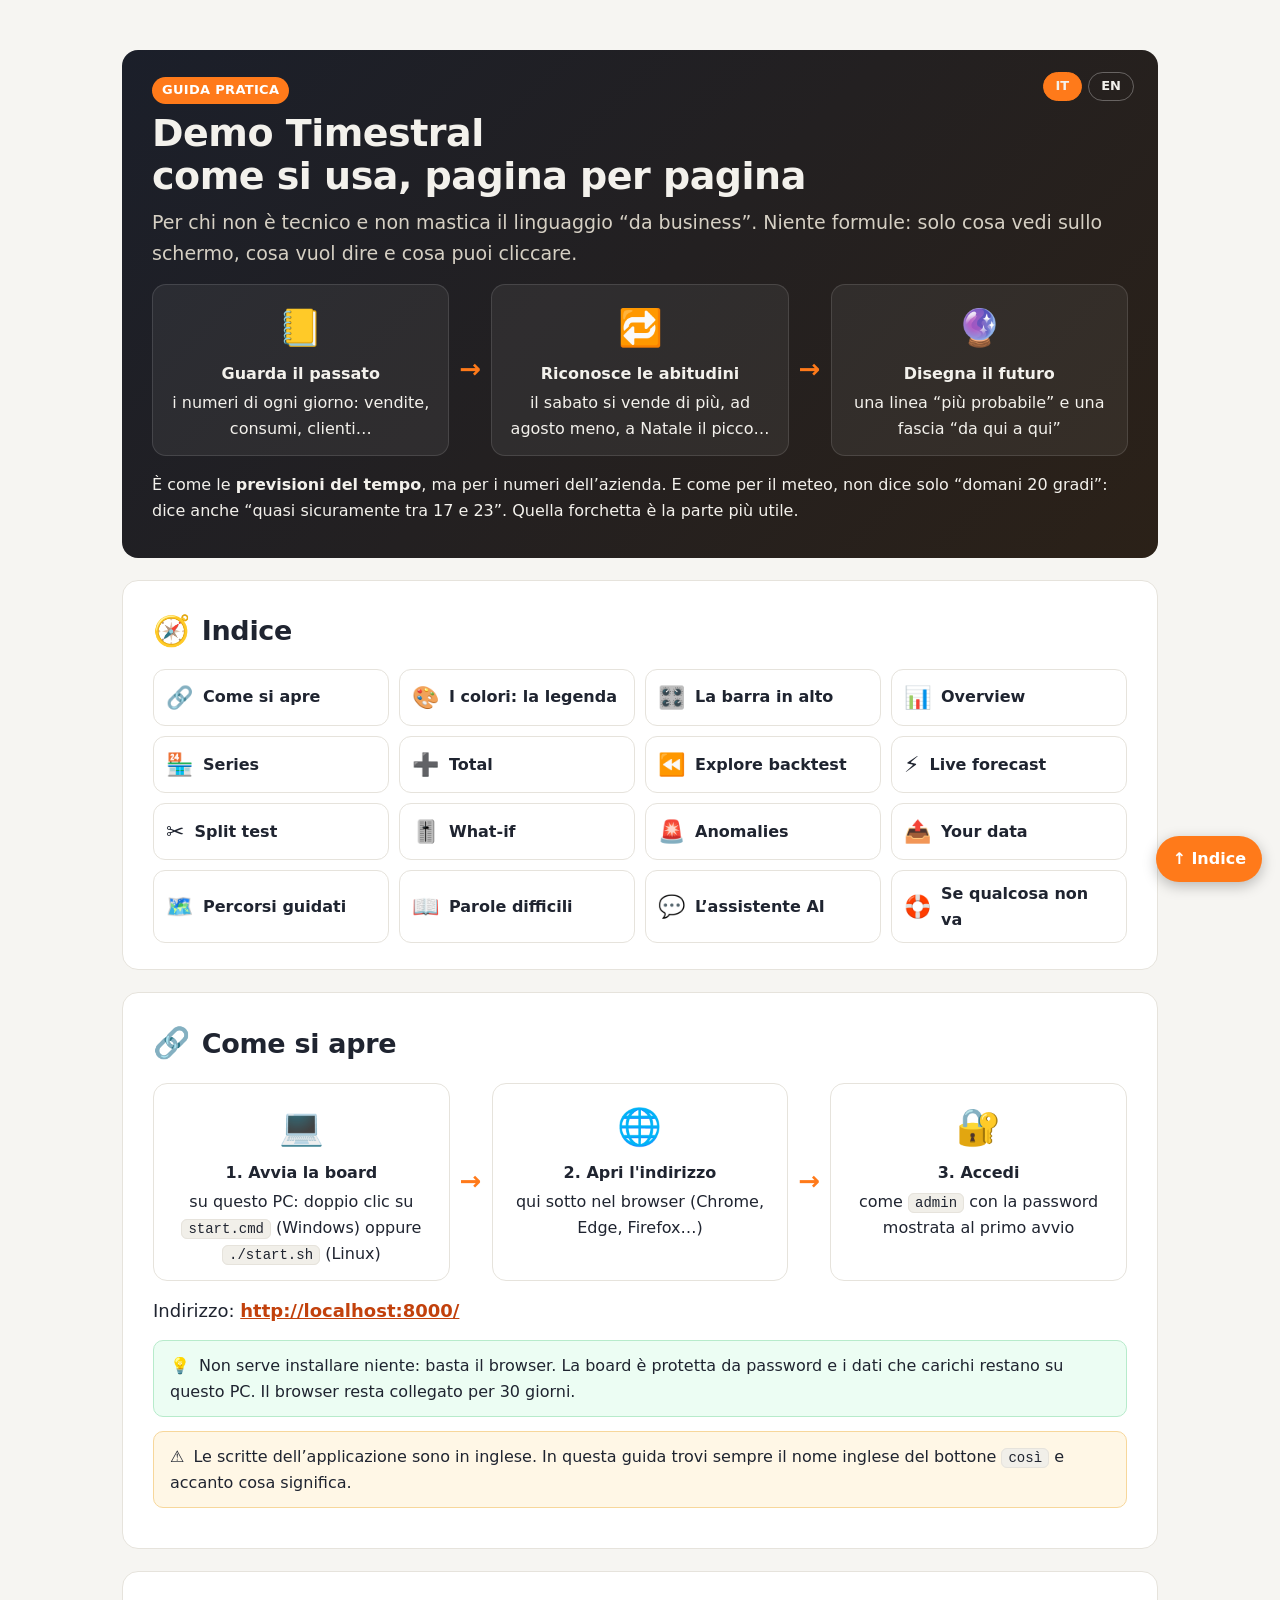
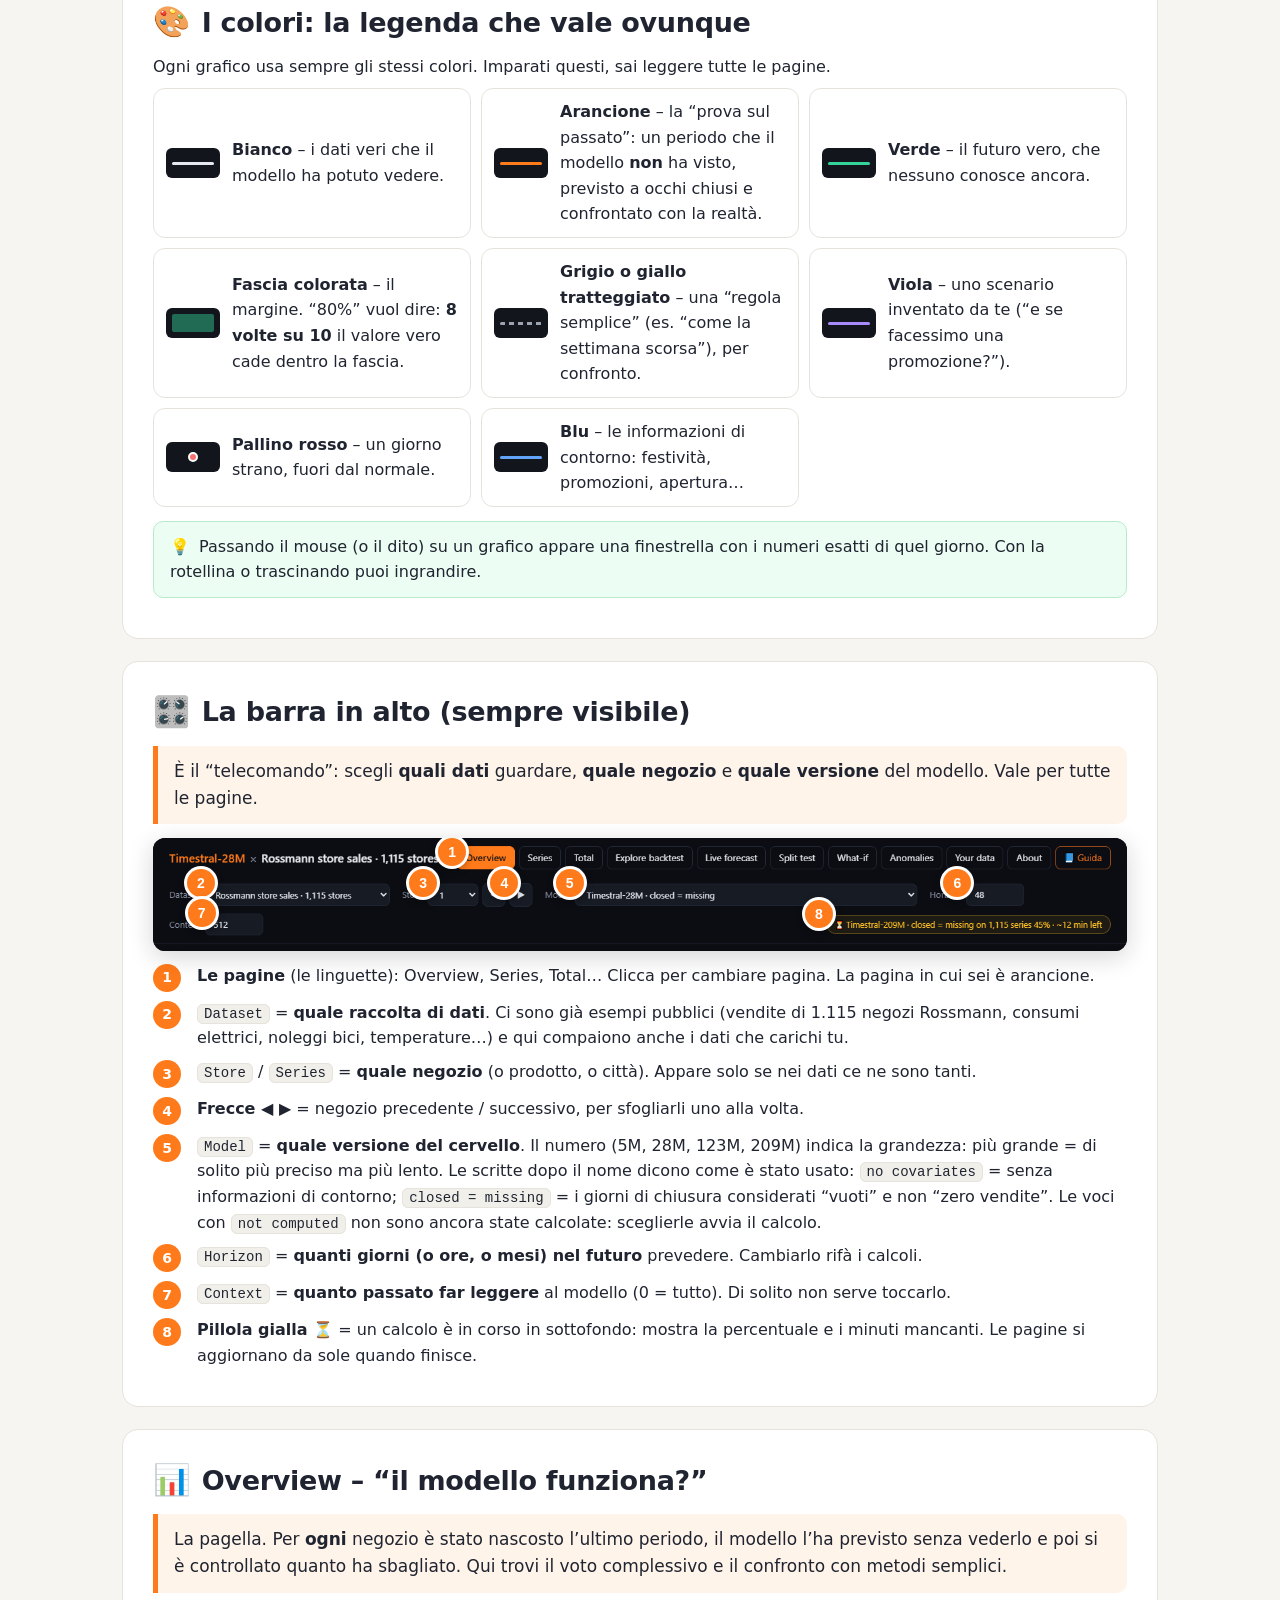
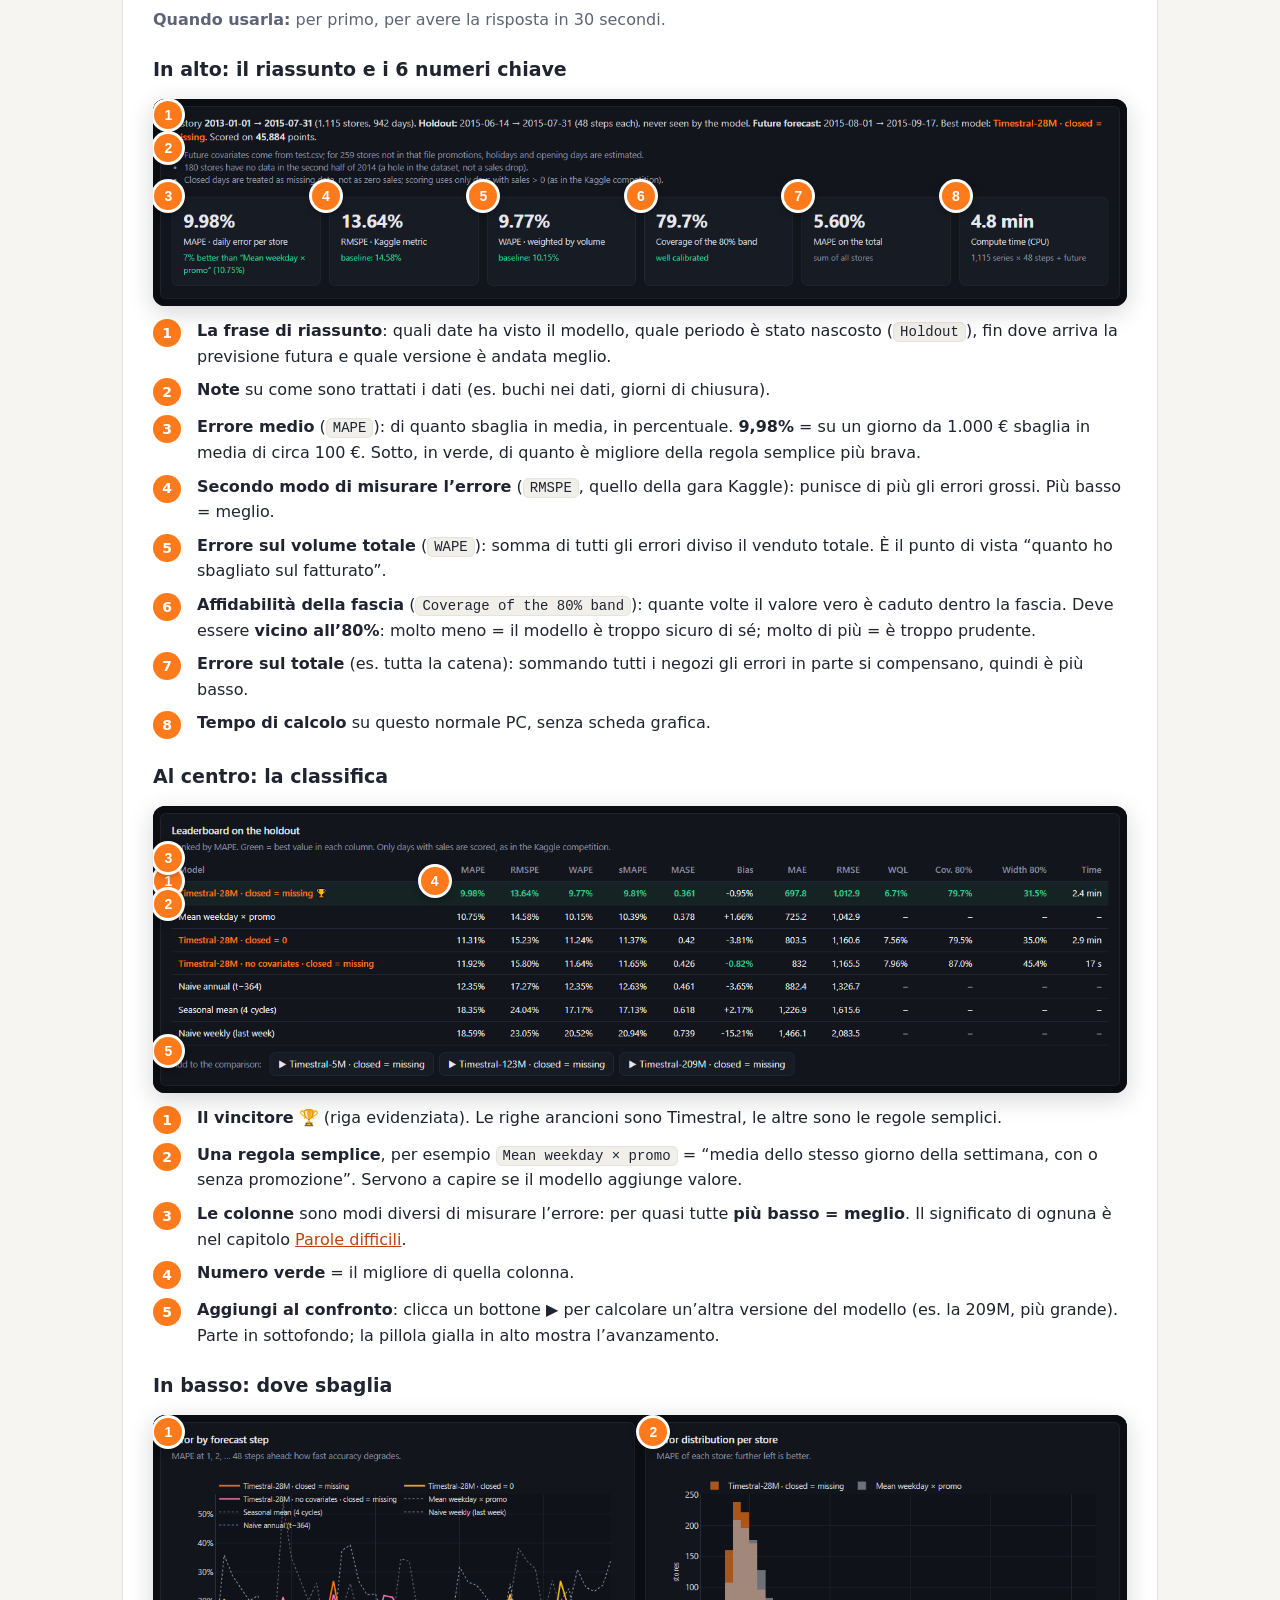
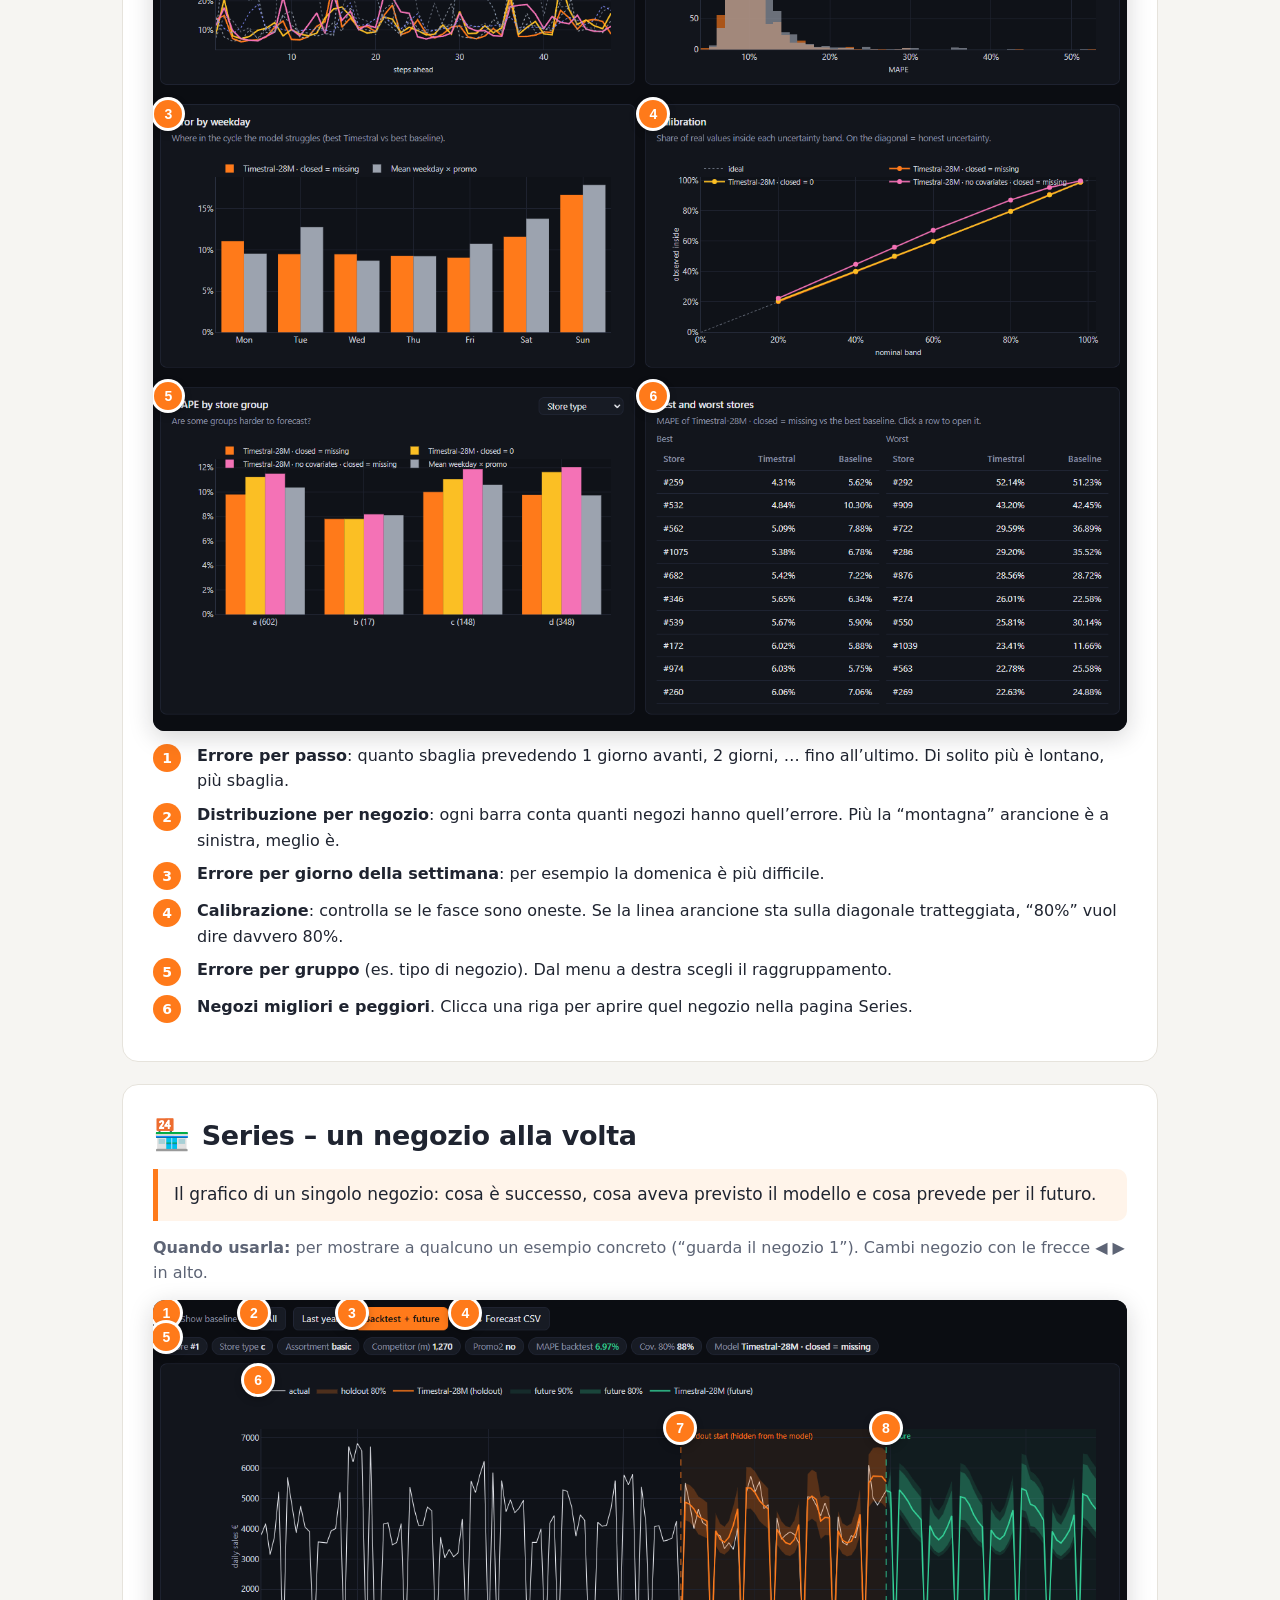
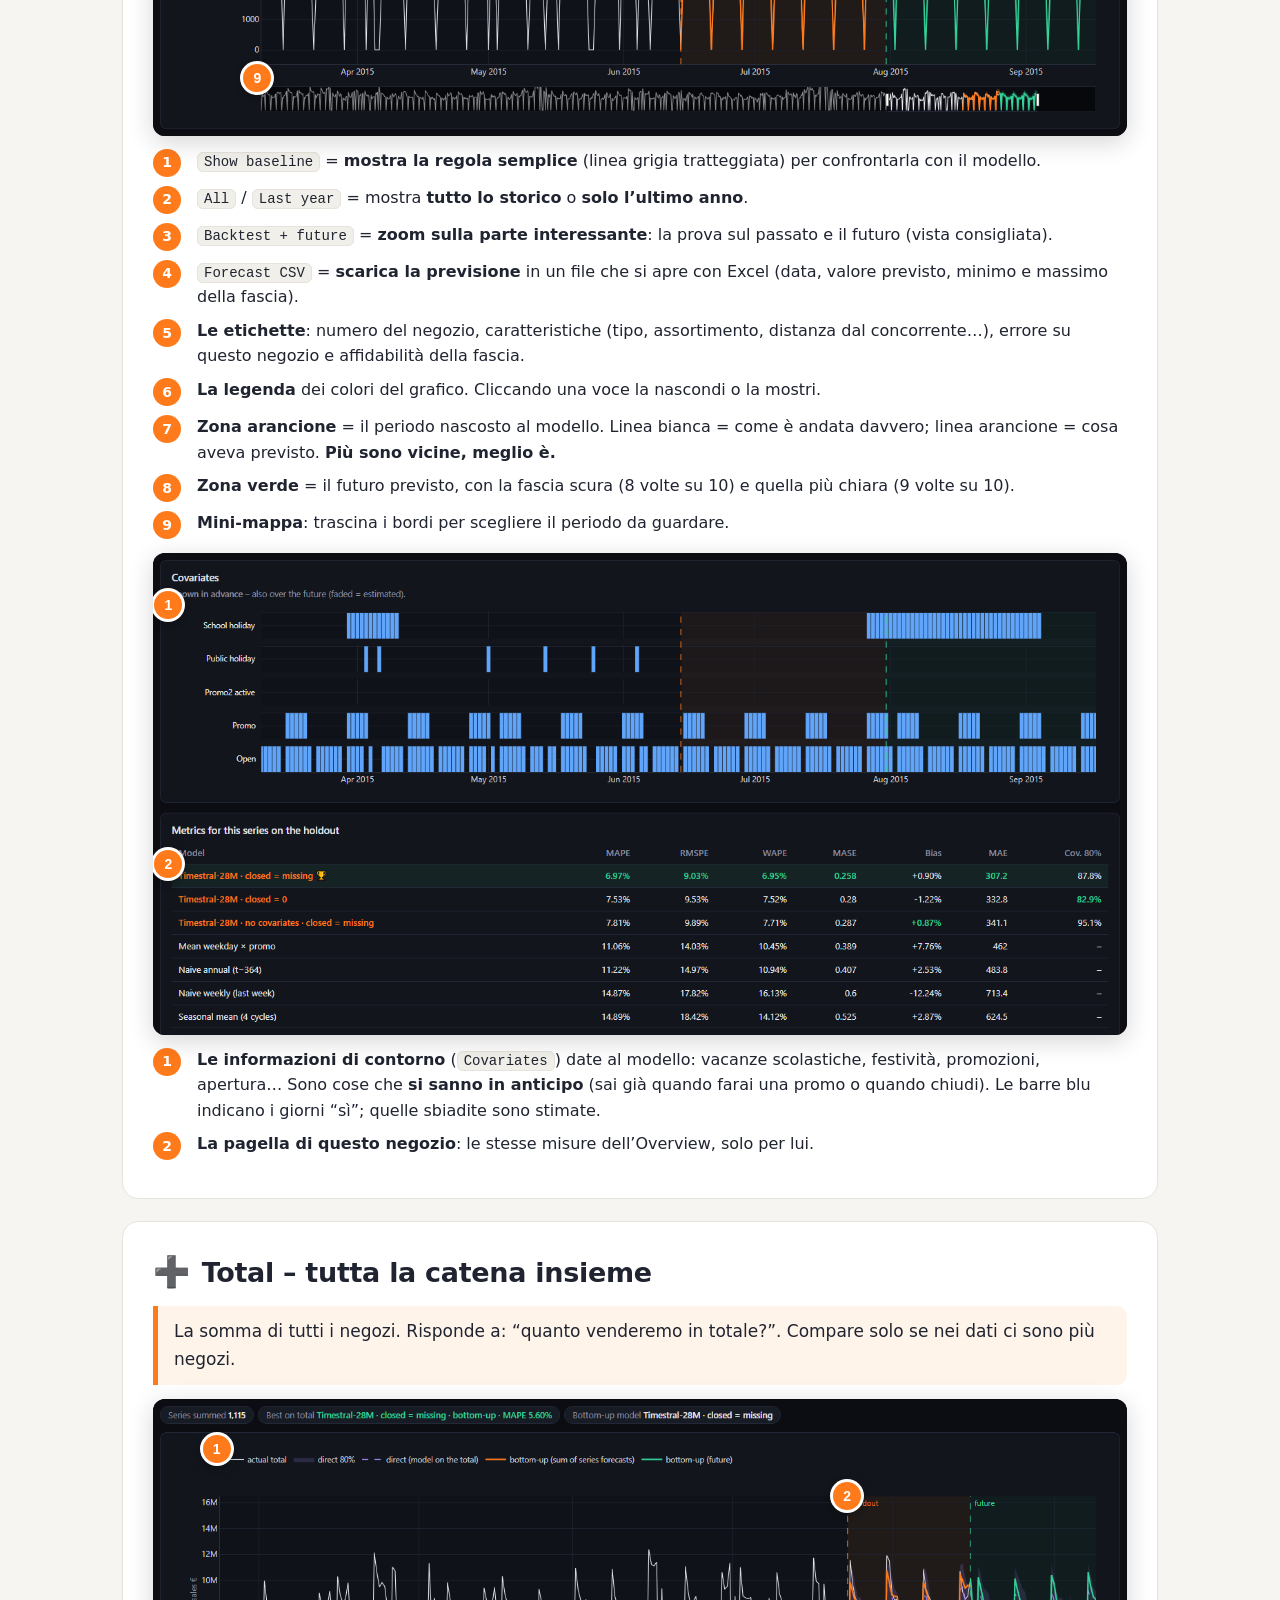
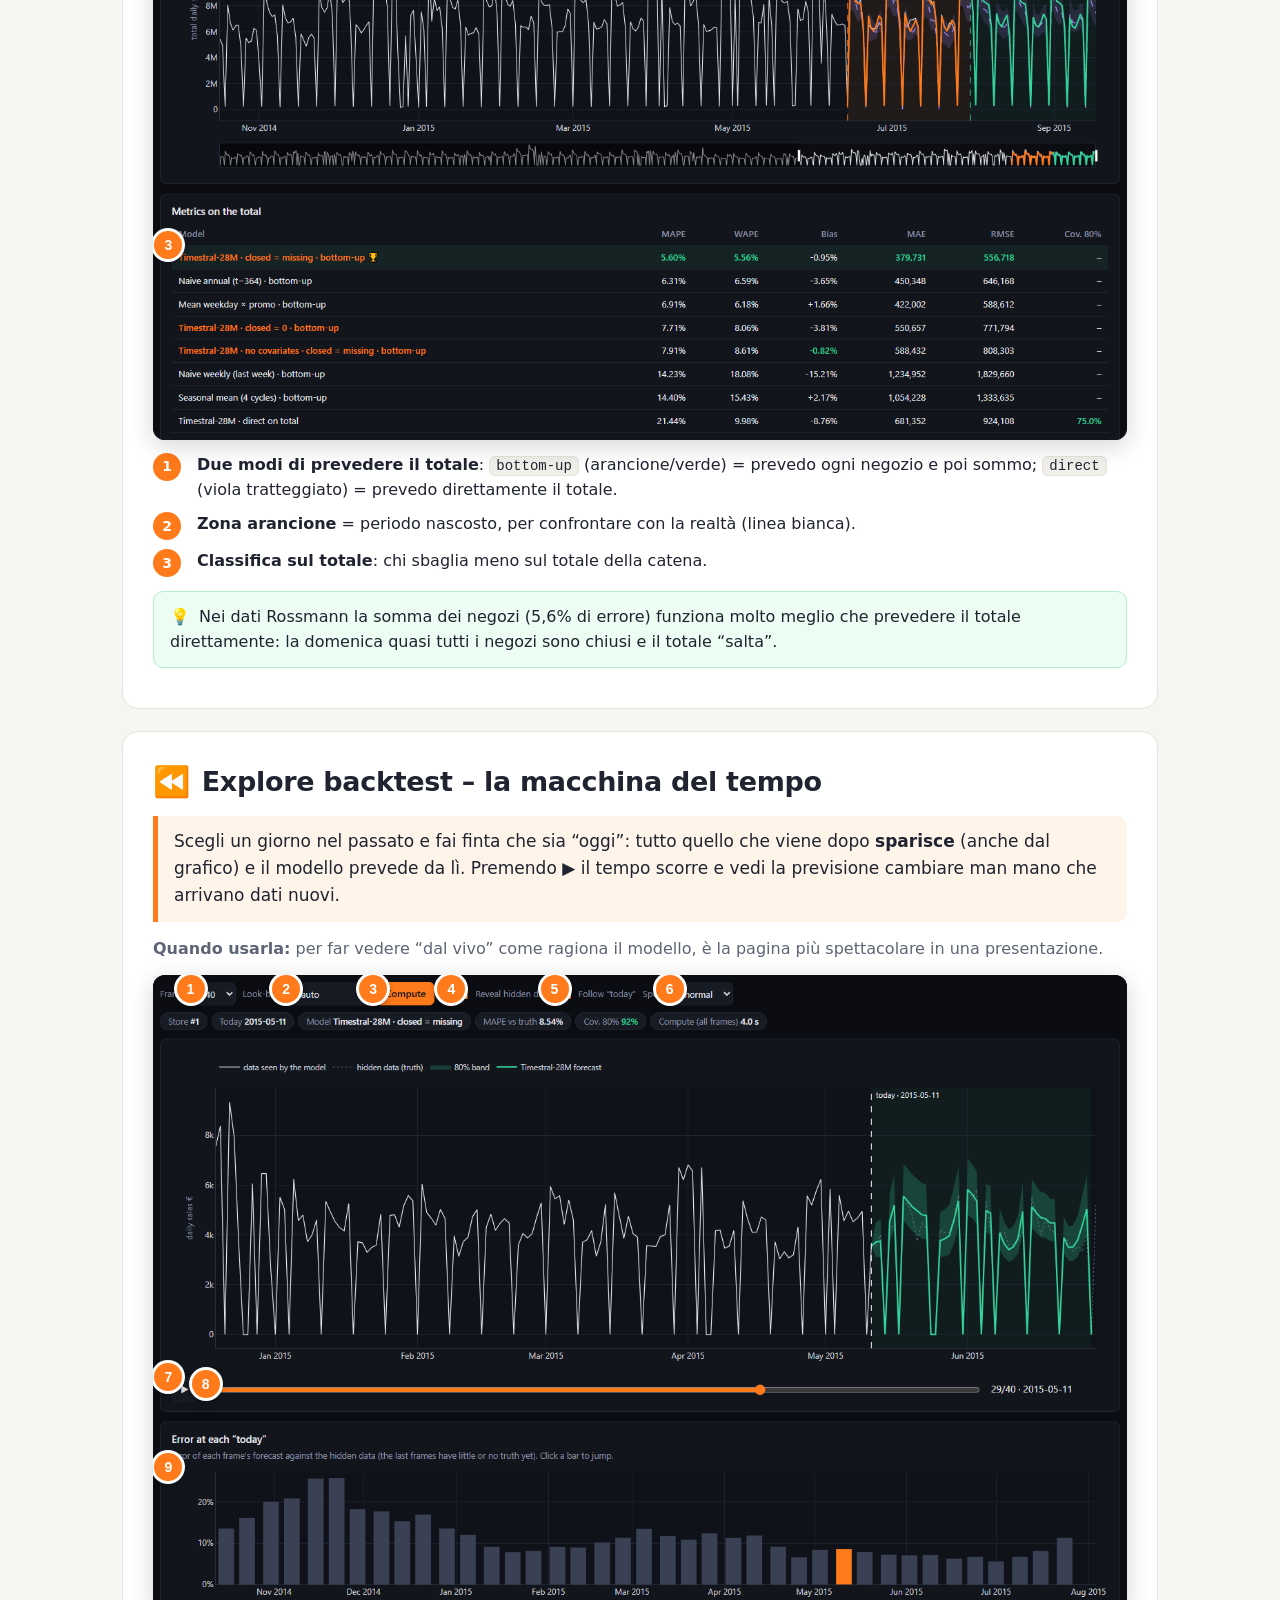
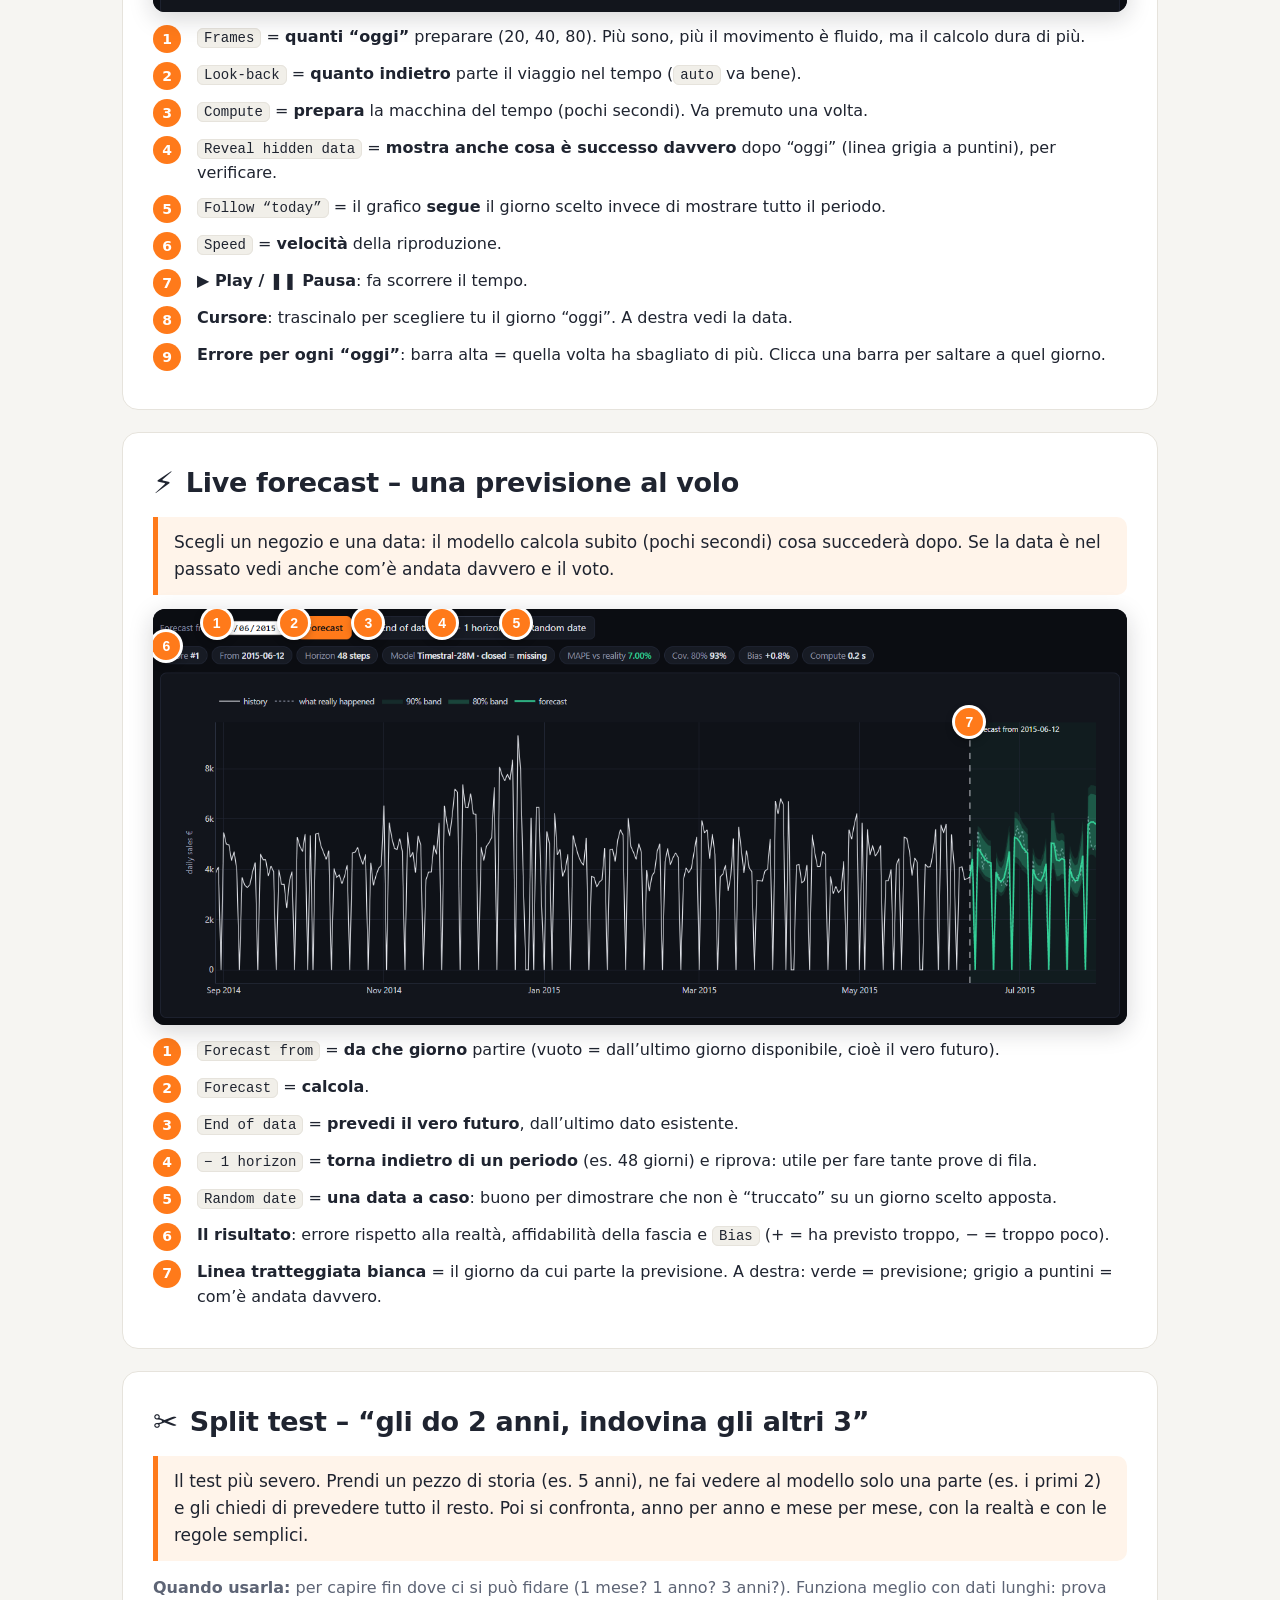
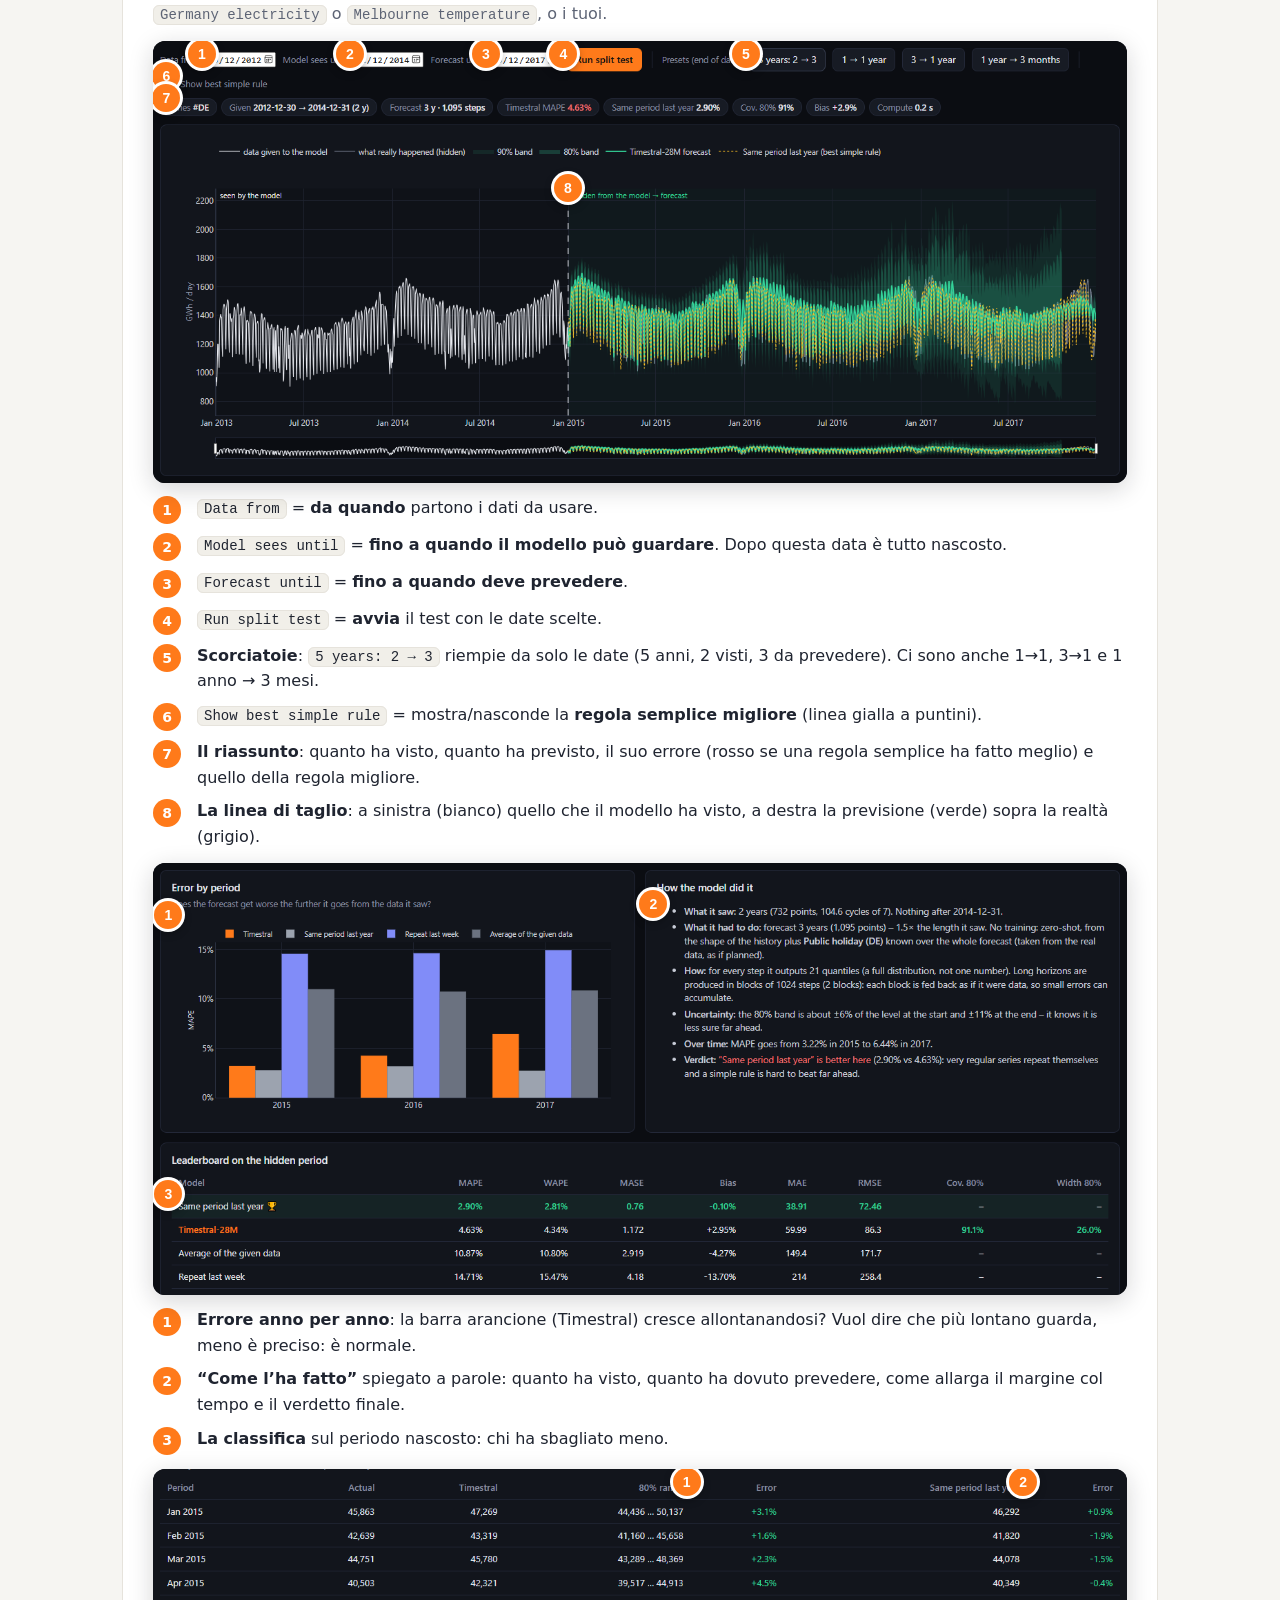
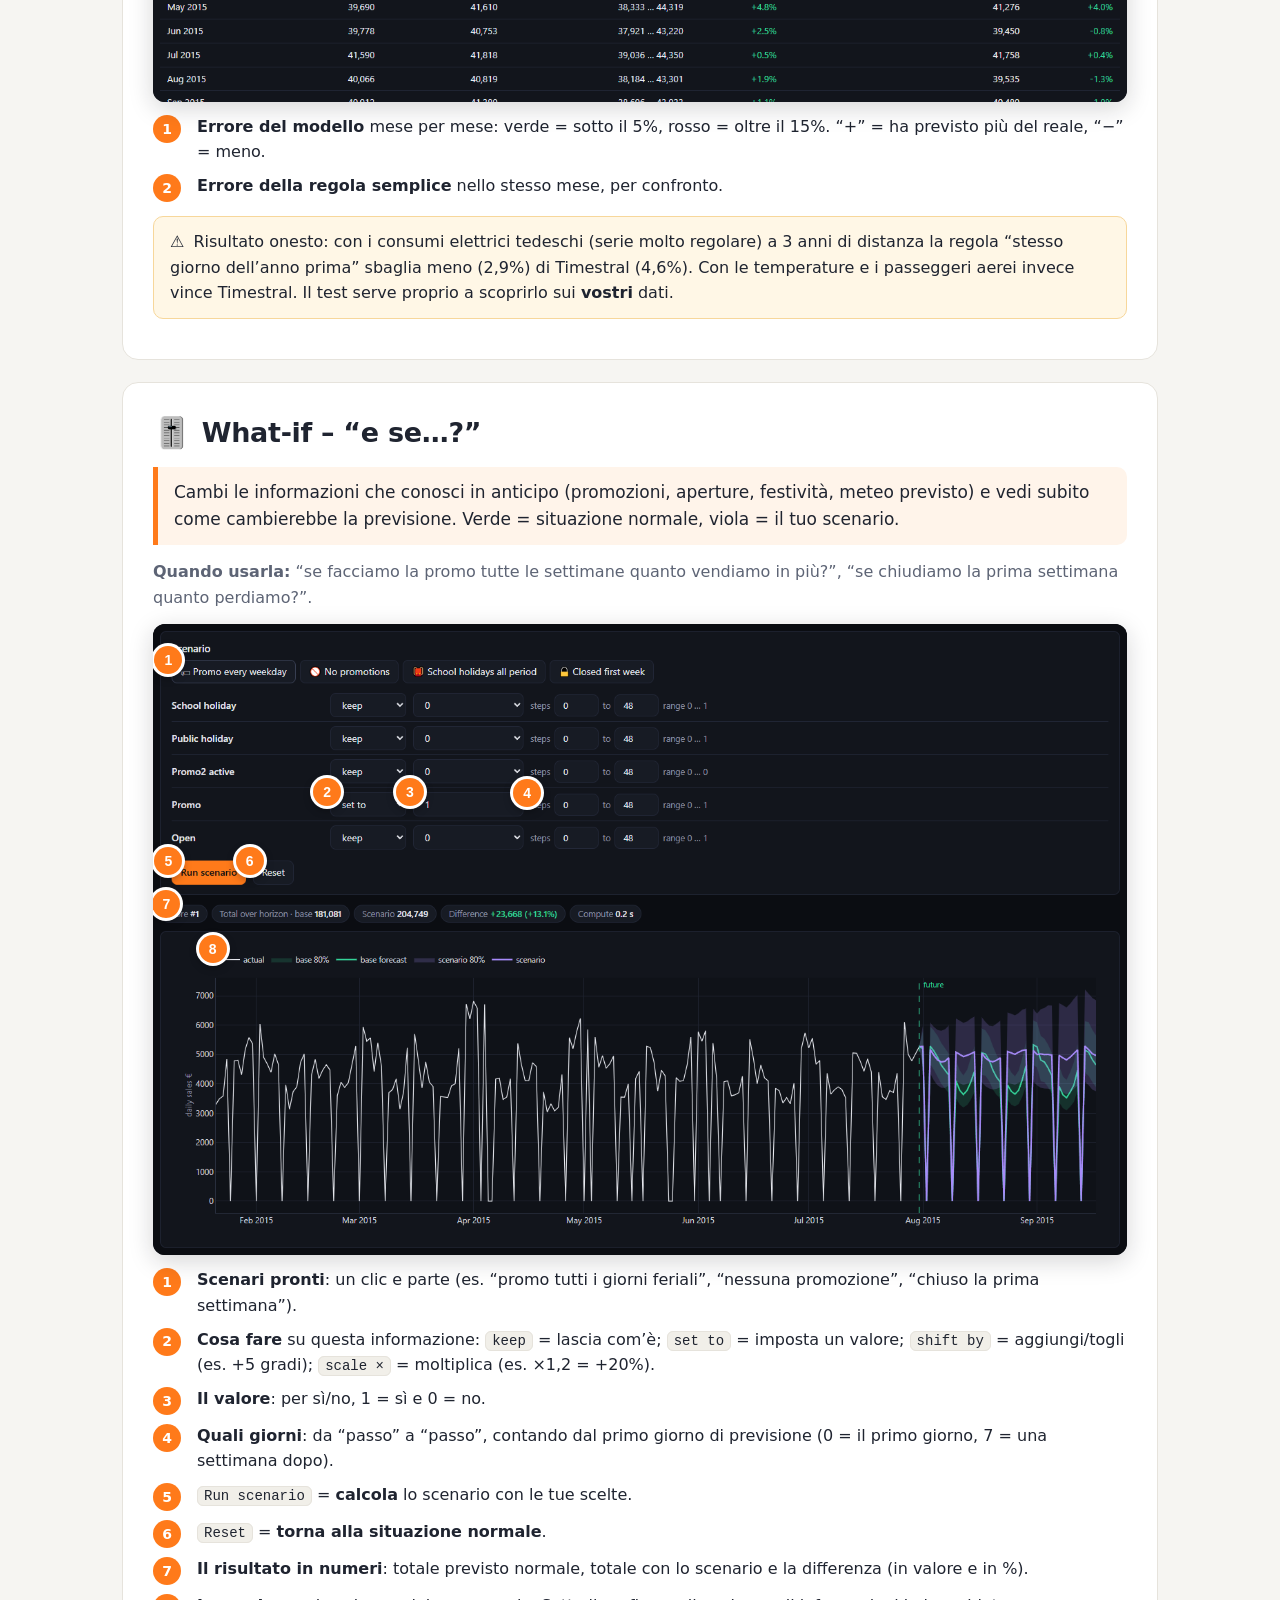
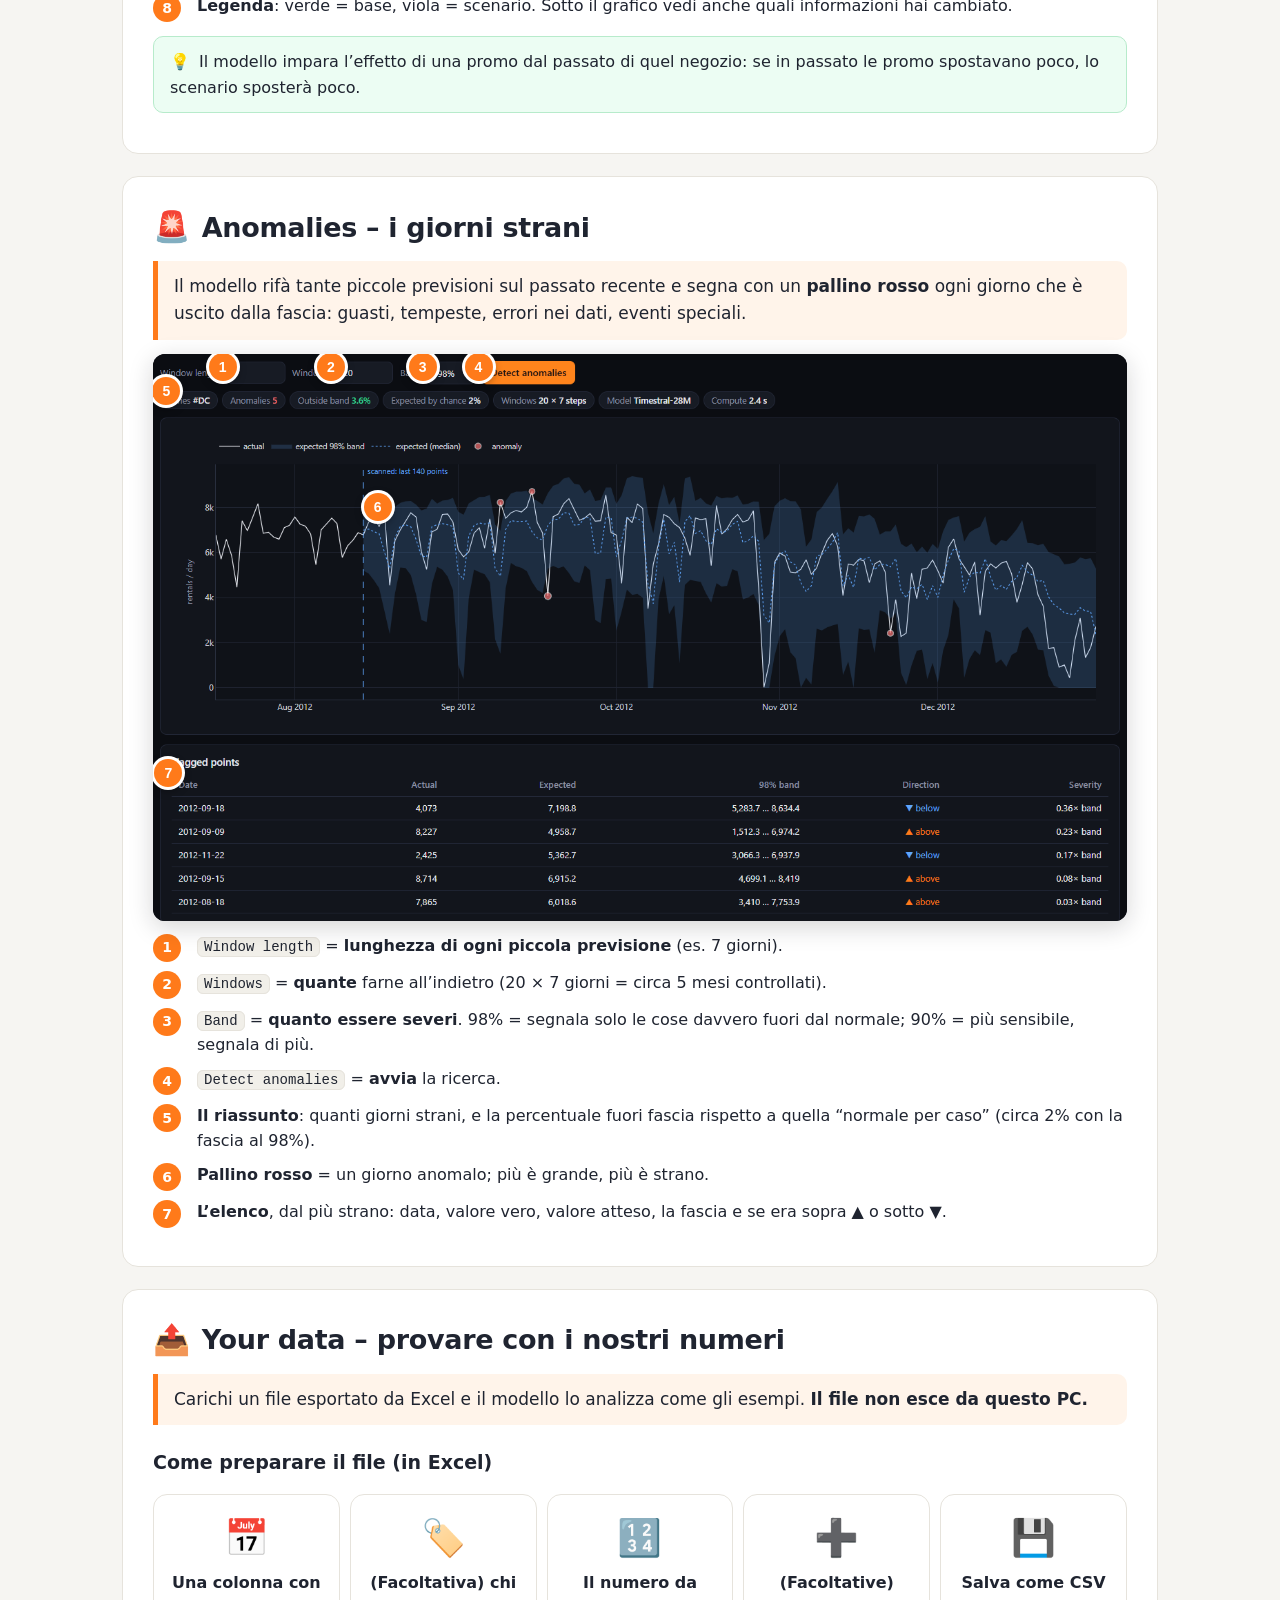
==== commit 39481dc9: "docs: README with step-by-step first run, data protection, security, architecture - README: what it " ====
--- a/src/j_forecast_board/static/manual/index.html
+++ b/src/j_forecast_board/static/manual/index.html
@@ -3,7 +3,7 @@
 <head>
 <meta charset="utf-8">
 <meta name="viewport" content="width=device-width, initial-scale=1">
-<title>Guida pratica · Demo Timestral</title>
+<title>Guida pratica · J-Forecast Board</title>
 <link rel="icon" href="data:image/svg+xml,%3Csvg xmlns='http://www.w3.org/2000/svg' viewBox='0 0 16 16'%3E%3Crect width='16' height='16' rx='3' fill='%23ff7a1a'/%3E%3Cpath d='M3 4h10M3 8h10M3 12h6' stroke='white' stroke-width='1.6'/%3E%3C/svg%3E">
 <style>
   :root { --o: #ff7a1a; --g: #16a34a; --gl: #34d399; --ink: #1f2430; --mut: #5d6475; --bg: #f6f5f2; --card: #fff; --line: #e6e3dc; }
@@ -122,6 +122,7 @@
     <a href="#dati"><span>📤</span> Your data</a>
     <a href="#percorsi"><span>🗺️</span> Percorsi guidati</a>
     <a href="#parole"><span>📖</span> Parole difficili</a>
+    <a href="#assistente"><span>💬</span> L’assistente AI</a>
     <a href="#problemi"><span>🛟</span> Se qualcosa non va</a>
   </div>
 </section>
@@ -130,16 +131,15 @@
 <section id="apri">
   <h2><span class="ico">🔗</span> Come si apre</h2>
   <div class="flow">
-    <div class="st"><div class="big">💻</div><b>1. Il PC della demo è acceso</b>e il programma è avviato (file <span class="en">avvia_ui.ps1</span>)</div>
-    <div class="ar">→</div>
-    <div class="st"><div class="big">🌐</div><b>2. Apri il link</b>da qualsiasi computer o telefono, nel browser (Chrome, Edge, Safari…)</div>
-    <div class="ar">→</div>
-    <div class="st"><div class="big">🔐</div><b>3. Inserisci utente e password</b>nella finestrella che compare (chiedili a chi gestisce la demo)</div>
-  </div>
-  <p style="font-size:18px">Indirizzo: <a href="http://localhost:8000/"><b>http://localhost:8000/</b></a><br>
-    Sul PC stesso funziona anche: <a href="http://localhost:8000/">http://localhost:8000/</a></p>
-  <div class="tip"><b>💡</b> Non serve installare niente: basta il browser. Il sito è protetto da password e i dati che carichi restano sul PC della demo.
-    Il browser ricorda la password finché non lo chiudi.</div>
+    <div class="st"><div class="big">💻</div><b>1. Avvia la board</b>su questo PC: doppio clic su <span class="en">start.cmd</span> (Windows) oppure <span class="en">./start.sh</span> (Linux)</div>
+    <div class="ar">→</div>
+    <div class="st"><div class="big">🌐</div><b>2. Apri l'indirizzo</b>qui sotto nel browser (Chrome, Edge, Firefox…)</div>
+    <div class="ar">→</div>
+    <div class="st"><div class="big">🔐</div><b>3. Accedi</b>come <span class="en">admin</span> con la password mostrata al primo avvio</div>
+  </div>
+  <p style="font-size:18px">Indirizzo: <a href="http://localhost:8000/"><b>http://localhost:8000/</b></a></p>
+  <div class="tip"><b>💡</b> Non serve installare niente: basta il browser. La board è protetta da password e i dati che carichi restano su questo PC.
+    Il browser resta collegato per 30 giorni.</div>
   <div class="warn"><b>⚠️</b> Le scritte dell’applicazione sono in inglese. In questa guida trovi sempre il nome inglese del bottone <span class="en">così</span> e accanto cosa significa.</div>
 </section>
 
@@ -359,7 +359,7 @@
 <!-- ================================================================ DATI -->
 <section id="dati" class="page">
   <h2><span class="ico">📤</span> Your data – provare con i nostri numeri</h2>
-  <div class="purpose">Carichi un file esportato da Excel e il modello lo analizza come gli esempi. <b>Il file non esce dal PC della demo.</b></div>
+  <div class="purpose">Carichi un file esportato da Excel e il modello lo analizza come gli esempi. <b>Il file non esce da questo PC.</b></div>
   <h3>Come preparare il file (in Excel)</h3>
   <div class="flow">
     <div class="st"><div class="big">📅</div><b>Una colonna con la data</b>es. 01/03/2024</div>
@@ -368,7 +368,7 @@
     <div class="st"><div class="big">➕</div><b>(Facoltative) informazioni in più</b>promo sì/no, aperto sì/no, prezzo…</div>
     <div class="st"><div class="big">💾</div><b>Salva come CSV</b>File → Salva con nome → “CSV (delimitato dal separatore di elenco)”</div>
   </div>
-  <div class="tip"><b>💡</b> Per provare subito c’è un file di esempio <b>inventato</b> nella cartella del progetto: <span class="en">esempio_vendite_negozi.csv</span> (3 negozi, 2 anni, con promozioni).
+  <div class="tip"><b>💡</b> Per provare subito c’è un file di esempio <b>inventato</b> nella cartella del progetto: <span class="en">examples/sample_store_sales.csv</span> (3 negozi, 2 anni, con promozioni).
     Se vuoi che il modello sappia le promo future, aggiungi in fondo le righe dei giorni futuri con la promo compilata e la colonna vendite <b>vuota</b> (l’esempio lo fa già per 30 giorni).</div>
   <figure class="shot" data-shot="dati"><img src="img/dati.png" alt="Your data"></figure>
   <ol class="legend">
@@ -461,11 +461,27 @@
 </section>
 
 <!-- ================================================================ PROBLEMI -->
+<section id="assistente" class="page">
+  <h2><span class="ico">💬</span> L’assistente AI (facoltativo)</h2>
+  <div class="purpose">Fai domande in inglese sulla pagina che stai guardando: l’assistente spiega i numeri e può usare gli strumenti di
+    previsione della board. <b>È spento finché non lo configuri</b>, e il resto della board funziona anche senza.</div>
+  <div class="flow">
+    <div class="st"><div class="big">⚙</div><b>1. Apri la configurazione</b>con il bottone <span class="en">Set up the AI assistant</span> in basso a destra</div>
+    <div class="ar">→</div>
+    <div class="st"><div class="big">🔌</div><b>2. Scegli e prova</b>un modello su questo PC, un servizio online (Groq, OpenRouter, Mistral, OpenAI) o la Claude Code CLI, poi <span class="en">Save and test</span></div>
+    <div class="ar">→</div>
+    <div class="st"><div class="big">✅</div><b>3. Usalo</b>con <span class="en">Use this assistant</span></div>
+  </div>
+  <div class="warn"><b>⚠️</b> Un assistente <b>External</b> manda la tua domanda e quello che mostra la pagina a quel servizio online. La board ti chiede
+    prima di confermarlo e poi mostra nella chat un’etichetta arancione <span class="en">External</span>. Uno <b>Local</b> (etichetta verde) tiene tutto
+    su questo PC. I dati che carichi tu non vengono mai mandati a un assistente esterno. Controlla le regole della tua azienda prima di usare dati aziendali.</div>
+</section>
+
 <section id="problemi" class="page">
   <h2><span class="ico">🛟</span> Se qualcosa non va</h2>
   <table class="gl">
-    <tr><td>La pagina non si apre</td><td>Il PC della demo è acceso e il programma è avviato? Sul PC della demo avvia <span class="en">avvia_ui.ps1</span>.</td></tr>
-    <tr><td>Chiede utente e password</td><td>È normale: il sito è protetto. Se la password non viene accettata, chiedila di nuovo a chi gestisce la demo (è nel file <span class="en">accesso_demo.json</span> sul PC della demo).</td></tr>
+    <tr><td>La pagina non si apre</td><td>La board è avviata? Avviala con <span class="en">start.cmd</span> (Windows) o <span class="en">./start.sh</span> (Linux) e lascia aperta la sua finestra.</td></tr>
+    <tr><td>Chiede utente e password</td><td>È normale: il sito è protetto. La prima password compare al primo avvio della board. Dimenticata? Impostane una nuova con <span class="en">python -m j_forecast_board password</span> (vedi il README).</td></tr>
     <tr><td>“Timestral is evaluating…”</td><td>È il primo calcolo per quei dati: aspetta, la pillola gialla in alto mostra i minuti mancanti. Poi resta salvato e la volta dopo è istantaneo.</td></tr>
     <tr><td>Un bottone non fa nulla</td><td>Guarda se compare un riquadro rosso in basso a destra con il messaggio d’errore; spesso indica cosa correggere (es. “too many steps”).</td></tr>
     <tr><td>Il modello 209M è lentissimo</td><td>È normale su questo PC senza scheda grafica: per 1.115 negozi servono circa 20–25 minuti. Per le prove usa il 28M.</td></tr>
@@ -473,25 +489,11 @@
     <tr><td>I miei dati sono spariti</td><td>Dopo un riavvio del programma i file caricati vanno ricaricati (per scelta: non vengono salvati su disco).</td></tr>
   </table>
   <div class="tip"><b>💡</b> Licenza: il modello è gratuito per prove e per aziende sotto i 20 milioni di dollari di fatturato al mese; sopra quella soglia serve una licenza commerciale di Mistral.</div>
-  <p class="noprint" style="margin-top:18px"><a href="/">← Torna all’applicazione</a> · <a href="#" onclick="window.print();return false;">🖨️ Stampa / salva in PDF</a> · <a href="en.html">🇬🇧 English version</a></p>
+  <p class="noprint" style="margin-top:18px"><a href="/">← Torna all’applicazione</a> · <a href="#" data-print>🖨️ Stampa / salva in PDF</a> · <a href="en.html">🇬🇧 English version</a></p>
 </section>
 </div>
 <a class="top noprint" href="#">↑ Indice</a>
 
-<script>
-// posiziona i numeri sugli screenshot (coordinate calcolate da tools/make_manual_shots.py)
-fetch("shots.json").then((r) => r.json()).then((shots) => {
-  document.querySelectorAll("figure.shot").forEach((fig) => {
-    const s = shots[fig.dataset.shot];
-    if (!s) return;
-    s.markers.forEach((m) => {
-      const el = document.createElement("span");
-      el.className = "mk"; el.textContent = m.n;
-      el.style.left = m.x + "%"; el.style.top = m.y + "%";
-      fig.appendChild(el);
-    });
-  });
-});
-</script>
+<script src="markers.js"></script>
 </body>
 </html>
